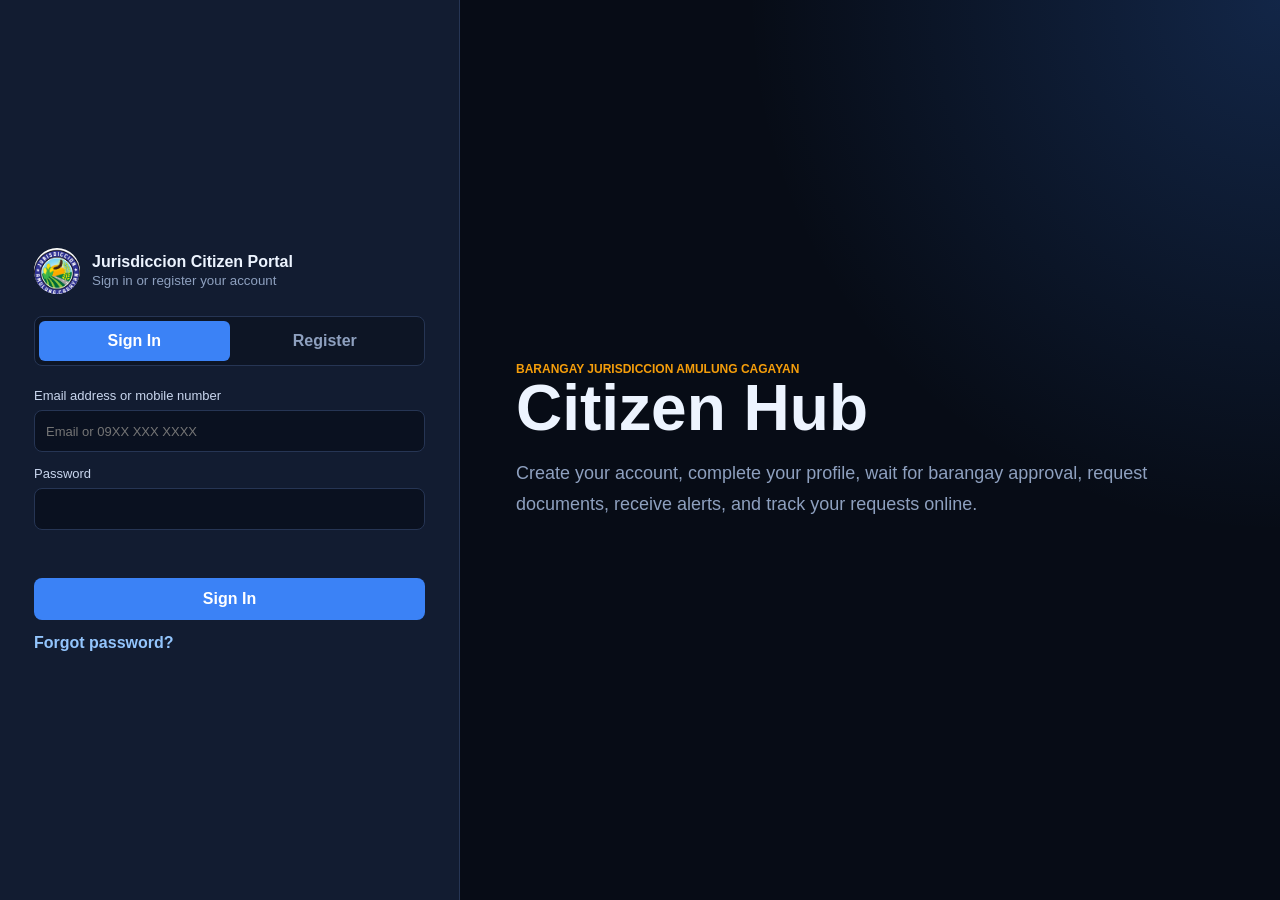
==== index.html @ ee2c7ea3 "Add files via upload" ====
﻿<!doctype html>
<html lang="en">
  <head>
    <meta charset="utf-8" />
    <meta name="viewport" content="width=device-width, initial-scale=1" />
    <title>Jurisdiccion Citizen Portal</title>
    <style>
      :root {
        --bg: #070c16;
        --side: #121c31;
        --panel: #151f35;
        --panel-2: #0d1525;
        --line: #263554;
        --text: #edf4ff;
        --muted: #8ea0bf;
        --blue: #3b82f6;
        --blue-strong: #2563eb;
        --gold: #f59e0b;
        --green: #18c29c;
        --red: #ef4444;
      }

      * { box-sizing: border-box; }

      body {
        margin: 0;
        min-height: 100vh;
        background: var(--bg);
        color: var(--text);
        font-family: Arial, Helvetica, sans-serif;
      }

      button, input, select, textarea { font: inherit; }

      .auth-screen {
        min-height: 100vh;
        display: grid;
        grid-template-columns: minmax(320px, 460px) 1fr;
        background: radial-gradient(circle at top right, rgba(59, 130, 246, 0.22), transparent 34%), var(--bg);
      }

      .auth-panel {
        background: var(--side);
        border-right: 1px solid var(--line);
        padding: 34px;
        display: grid;
        align-content: center;
        gap: 22px;
      }

      .brand {
        display: flex;
        gap: 12px;
        align-items: center;
      }

      .brand img {
        width: 46px;
        height: 46px;
        border-radius: 50%;
        object-fit: cover;
        background: #fff;
      }

      .brand strong { display: block; }
      .brand small, .muted { color: var(--muted); }

      .auth-tabs {
        display: grid;
        grid-template-columns: 1fr 1fr;
        background: var(--panel-2);
        border: 1px solid var(--line);
        border-radius: 8px;
        padding: 4px;
      }

      .auth-tabs button {
        border: 0;
        border-radius: 6px;
        min-height: 40px;
        background: transparent;
        color: var(--muted);
        cursor: pointer;
        font-weight: 800;
      }

      .auth-tabs button.active {
        background: var(--blue);
        color: #fff;
      }

      .auth-form, .portal-form {
        display: grid;
        gap: 14px;
      }

      .auth-title {
        margin: 0 0 8px;
      }

      .auth-screen[hidden],
      .auth-form[hidden],
      .portal[hidden],
      .auth-tabs[hidden] {
        display: none;
      }

      label {
        display: grid;
        gap: 7px;
        color: #c9d6ee;
        font-size: 13px;
      }

      input, select, textarea {
        width: 100%;
        min-height: 42px;
        border: 1px solid var(--line);
        border-radius: 8px;
        background: #0a1120;
        color: var(--text);
        padding: 9px 11px;
      }

      textarea { min-height: 96px; resize: vertical; }

      fieldset {
        border: 1px solid var(--line);
        border-radius: 8px;
        display: grid;
        gap: 12px;
        margin: 0;
        padding: 14px;
      }

      legend {
        color: #dbe7ff;
        font-weight: 800;
        padding: 0 6px;
      }

      .form-grid {
        display: grid;
        grid-template-columns: repeat(2, minmax(0, 1fr));
        gap: 12px;
      }

      .checks {
        display: flex;
        flex-wrap: wrap;
        gap: 12px;
      }

      .checks label {
        display: flex;
        align-items: center;
        gap: 8px;
      }

      .checks input {
        width: auto;
        min-height: auto;
      }

      .button {
        border: 0;
        border-radius: 8px;
        min-height: 42px;
        padding: 0 16px;
        background: var(--blue);
        color: #fff;
        cursor: pointer;
        font-weight: 800;
      }

      .button.secondary {
        background: #22314f;
      }

      .text-button {
        border: 0;
        background: transparent;
        color: #93c5fd;
        cursor: pointer;
        font-weight: 800;
        justify-self: start;
        padding: 0;
      }

      .message {
        min-height: 20px;
        color: #fbbf24;
        margin: 0;
        font-size: 13px;
      }

      .auth-hero {
        padding: 56px;
        display: grid;
        align-content: center;
      }

      .auth-hero h1 {
        max-width: 760px;
        margin: 0;
        font-size: clamp(38px, 5vw, 68px);
        line-height: 1;
      }

      .auth-hero p {
        max-width: 640px;
        color: var(--muted);
        line-height: 1.7;
        font-size: 18px;
      }

      .portal {
        min-height: 100vh;
        display: grid;
        grid-template-columns: 260px 1fr;
      }

      .sidebar {
        background: var(--side);
        border-right: 1px solid var(--line);
        display: flex;
        flex-direction: column;
      }

      .sidebar .brand {
        padding: 28px 22px;
      }

      .nav {
        display: grid;
        gap: 8px;
        padding: 12px;
      }

      .nav button {
        border: 0;
        border-radius: 8px;
        min-height: 46px;
        background: transparent;
        color: #b7c6e2;
        cursor: pointer;
        text-align: left;
        padding: 0 16px;
        font-weight: 700;
      }

      .nav button.active, .nav button:hover {
        background: var(--blue);
        color: #fff;
      }

      .online {
        margin-top: auto;
        border-top: 1px solid var(--line);
        padding: 18px 22px;
        color: var(--muted);
        font-size: 13px;
      }

      .online::before {
        content: "";
        display: inline-block;
        width: 8px;
        height: 8px;
        border-radius: 50%;
        background: var(--green);
        margin-right: 8px;
      }

      .main {
        min-width: 0;
      }

      .topbar {
        min-height: 86px;
        border-bottom: 1px solid var(--line);
        display: flex;
        justify-content: space-between;
        align-items: center;
        padding: 0 28px;
      }

      .topbar h1 {
        margin: 4px 0 0;
        font-size: 24px;
      }

      .eyebrow {
        color: var(--gold);
        font-size: 12px;
        font-weight: 800;
        text-transform: uppercase;
      }

      .view {
        display: none;
        padding: 28px;
      }

      .view.active { display: block; }

      .hero {
        background: linear-gradient(135deg, #2255e6, #2b1b5f);
        border-radius: 14px;
        padding: 32px;
        margin-bottom: 22px;
      }

      .hero h2 { margin: 0 0 8px; }
      .hero p { color: #dbe7ff; margin: 0 0 20px; }

      .stats {
        display: grid;
        grid-template-columns: repeat(3, minmax(0, 1fr));
        gap: 16px;
        margin-bottom: 22px;
      }

      .card, .panel {
        background: var(--panel);
        border: 1px solid var(--line);
        border-radius: 8px;
        padding: 18px;
      }

      .card span, .meta {
        color: var(--muted);
        font-size: 13px;
      }

      .card strong {
        display: block;
        margin-top: 10px;
        font-size: 34px;
      }

      .grid-2 {
        display: grid;
        grid-template-columns: 1.2fr 0.8fr;
        gap: 16px;
      }

      .list {
        display: grid;
        gap: 12px;
      }

      .item {
        background: #0a1120;
        border: 1px solid var(--line);
        border-radius: 8px;
        padding: 14px;
      }

      .item header {
        display: flex;
        justify-content: space-between;
        gap: 12px;
      }

      .item h3 { margin: 0 0 6px; }

      .tag {
        border-radius: 999px;
        display: inline-flex;
        width: fit-content;
        padding: 4px 8px;
        background: #1d2b48;
        color: #cfe0ff;
        font-size: 12px;
        font-weight: 800;
      }

      .tag.gold { color: #fbbf24; }
      .tag.green { color: var(--green); }
      .tag.red { color: #fca5a5; }

      .request-panel {
        max-width: 640px;
        margin: 0 auto;
      }

      .payment-summary {
        border: 1px solid var(--line);
        border-radius: 8px;
        background: #0a1120;
        display: grid;
        gap: 4px;
        padding: 14px;
      }

      .payment-summary span,
      .payment-summary small {
        color: var(--muted);
      }

      .payment-summary strong {
        font-size: 26px;
      }

      .gcash-panel {
        border: 1px solid #2255e6;
        border-radius: 8px;
        background: #0a1120;
        display: grid;
        grid-template-columns: 1fr 230px;
        gap: 16px;
        align-items: center;
        padding: 14px;
      }

      .gcash-panel[hidden] {
        display: none;
      }

      .gcash-panel p {
        margin-bottom: 0;
      }

      .gcash-panel img {
        width: 230px;
        height: 230px;
        border-radius: 8px;
        background: #fff;
        object-fit: cover;
        object-position: center 31%;
      }

      @media (max-width: 900px) {
        .auth-screen, .portal, .grid-2 {
          grid-template-columns: 1fr;
        }

        .auth-hero { display: none; }

        .sidebar {
          min-height: auto;
        }

        .stats, .form-grid {
          grid-template-columns: 1fr;
        }

        .gcash-panel {
          grid-template-columns: 1fr;
        }
      }
    </style>
  </head>
  <body>
    <section class="auth-screen" id="authScreen">
      <div class="auth-panel">
        <div class="brand">
          <img src="[data-uri]" alt="Barangay logo" />
          <div>
            <strong>Jurisdiccion Citizen Portal</strong>
            <small>Sign in or register your account</small>
          </div>
        </div>
        <div class="auth-tabs">
          <button class="active" id="showSignIn" type="button">Sign In</button>
          <button id="showRegister" type="button">Register</button>
        </div>

        <form class="auth-form" id="signInForm">
          <label>Email address or mobile number <input name="identifier" required placeholder="Email or 09XX XXX XXXX" /></label>
          <label>Password <input name="password" type="password" required /></label>
          <p class="message" id="signInMessage"></p>
          <button class="button" type="submit">Sign In</button>
          <button class="text-button" id="showForgotPassword" type="button">Forgot password?</button>
        </form>

        <form class="auth-form" id="forgotPasswordForm" hidden>
          <div>
            <h2 class="auth-title">Reset password</h2>
            <p class="muted">Enter your registered email or mobile number, then create a new password.</p>
          </div>
          <label>Email address or mobile number <input name="identifier" required placeholder="Registered email or mobile number" /></label>
          <label>New password <input name="password" type="password" required minlength="6" /></label>
          <label>Confirm new password <input name="confirmPassword" type="password" required minlength="6" /></label>
          <p class="message" id="forgotPasswordMessage"></p>
          <button class="button" type="submit">Update Password</button>
          <button class="text-button" id="backToSignIn" type="button">Back to sign in</button>
        </form>

        <form class="auth-form" id="registerForm" hidden>
          <fieldset>
            <legend>Account information</legend>
            <div class="form-grid">
              <label>First name <input name="firstName" required /></label>
              <label>Middle name <input name="middleName" /></label>
              <label>Last name <input name="lastName" required /></label>
              <label>Email address <input name="email" type="email" required /></label>
              <label>Mobile number <input name="contact" required placeholder="09XX XXX XXXX" /></label>
              <label>Password <input name="password" type="password" required minlength="6" /></label>
              <label>Confirm password <input name="confirmPassword" type="password" required minlength="6" /></label>
            </div>
          </fieldset>

          <fieldset>
            <legend>Personal information</legend>
            <div class="form-grid">
              <label>Birthdate <input id="birthdate" name="birthdate" type="date" required /></label>
              <label>Age <input id="age" readonly placeholder="Auto-calculated" /></label>
              <label>Sex <select name="sex" required><option value="">Select sex</option><option>Female</option><option>Male</option></select></label>
              <label>Civil status <select name="civilStatus" required><option>Single</option><option>Married</option><option>Widowed</option><option>Separated</option></select></label>
              <label>Nationality <input name="nationality" value="Filipino" required /></label>
              <label>Occupation <input name="occupation" required /></label>
              <label>Religion <input name="religion" placeholder="Optional" /></label>
            </div>
          </fieldset>

          <fieldset>
            <legend>Address</legend>
            <div class="form-grid">
              <label>House no. <input name="houseNo" required /></label>
              <label>Street <input name="street" required /></label>
              <label>Purok <input name="purok" required /></label>
              <label>Barangay <input name="barangay" value="Jurisdiccion" readonly /></label>
              <label>Municipality <input name="municipality" value="Amulung" readonly /></label>
              <label>Province <input name="province" value="Cagayan" readonly /></label>
            </div>
          </fieldset>

          <fieldset>
            <legend>Identification</legend>
            <div class="form-grid">
              <label>Upload valid ID <input name="validId" type="file" accept="image/*,.pdf" required /></label>
              <label>Selfie with ID <input name="selfieId" type="file" accept="image/*" /></label>
              <label>Voter status <select name="voterStatus"><option>Registered voter</option><option>Not registered</option></select></label>
              <label>Voter ID number <input name="voterId" placeholder="Optional" /></label>
            </div>
          </fieldset>

          <fieldset>
            <legend>Family information</legend>
            <div class="form-grid">
              <label>Household head <input name="householdHead" required /></label>
              <label>Relationship to household head <input name="relationshipToHead" required /></label>
              <label>Number of family members <input name="familyMembers" type="number" min="1" value="1" required /></label>
            </div>
          </fieldset>

          <fieldset>
            <legend>Special categories</legend>
            <div class="checks">
              <label><input type="checkbox" name="senior" /> Senior Citizen</label>
              <label><input type="checkbox" name="pwd" /> Person with Disability (PWD)</label>
              <label><input type="checkbox" name="soloParent" /> Solo Parent</label>
              <label><input type="checkbox" name="farmer" /> Farmer</label>
              <label><input type="checkbox" name="fisherfolk" /> Fisherfolk</label>
              <label><input type="checkbox" name="student" /> Student</label>
            </div>
          </fieldset>

          <fieldset>
            <legend>Emergency contact</legend>
            <div class="form-grid">
              <label>Contact person <input name="emergencyContact" required /></label>
              <label>Relationship <input name="emergencyRelationship" required /></label>
              <label>Contact number <input name="emergencyNumber" required /></label>
            </div>
          </fieldset>
          <p class="message" id="registerMessage"></p>
          <button class="button" type="submit">Register Account</button>
        </form>
      </div>
      <div class="auth-hero">
        <span class="eyebrow">Barangay Jurisdiccion Amulung Cagayan</span>
        <h1>Citizen Hub</h1>
        <p>Create your account, complete your profile, wait for barangay approval, request documents, receive alerts, and track your requests online.</p>
      </div>
    </section>

    <section class="portal" id="portal" hidden>
      <aside class="sidebar">
        <div class="brand">
          <img src="[data-uri]" alt="Barangay logo" />
          <div>
            <strong>Jurisdiccion Portal</strong>
            <small>Citizen Services</small>
          </div>
        </div>
        <nav class="nav">
          <button class="active" data-view="dashboard">Dashboard</button>
          <button data-view="request">Request Certificate</button>
          <button data-view="requests">My Requests</button>
          <button data-view="announcements">Announcements</button>
        </nav>
        <div class="online">Citizen Portal Online</div>
      </aside>
      <main class="main">
        <header class="topbar">
          <div>
            <span class="eyebrow">Barangay Jurisdiccion Amulung Cagayan</span>
            <h1 id="pageTitle">Citizen Hub</h1>
          </div>
          <button class="button secondary" id="signOutBtn" type="button">Sign Out</button>
        </header>

        <section class="view active" id="dashboard">
          <div class="hero">
            <h2 id="welcomeName">Mabuhay!</h2>
            <p>Request documents, track appointments, and stay updated with Barangay Jurisdiccion announcements.</p>
            <button class="button" data-jump="request" type="button">Request Document Online</button>
          </div>
          <div class="stats">
            <article class="card"><span>My Active Requests</span><strong id="activeCount">0</strong></article>
            <article class="card"><span>Ready for Pickup</span><strong id="readyCount">0</strong></article>
            <article class="card"><span>Account Status</span><strong id="accountStatus">Pending</strong></article>
          </div>
          <div class="grid-2">
            <section class="panel">
              <h2>Recent Request Status</h2>
              <div class="list" id="dashboardRequests"></div>
            </section>
            <section class="panel">
              <h2>Barangay Bulletins</h2>
              <div class="list" id="dashboardAnnouncements"></div>
            </section>
          </div>
        </section>

        <section class="view" id="request">
          <section class="panel request-panel">
            <h2>New Document Request</h2>
            <form class="portal-form" id="documentRequestForm">
              <label>Select document type
                <select name="documentType" id="documentType">
                  <option value="Barangay Clearance">Barangay Clearance - P75.00</option>
                  <option value="Certificate">Certificate - P50.00</option>
                  <option value="RSBSA Certification">RSBSA - P100.00</option>
                  <option value="First Time Job Seeker">First Time Job Seeker - Free</option>
                  <option value="Certificate of Oneness">Certificate of Oneness - Free</option>
                  <option value="Certificate of Residency">Certificate of Residency - P50.00</option>
                  <option value="Good Moral">Good Moral - P50.00</option>
                  <option value="Business Clearance">Business Clearance - P100.00</option>
                </select>
              </label>
              <label>Purpose <input name="purpose" required placeholder="Employment, school, assistance, etc." /></label>
              <label>Payment method
                <select name="paymentMethod" id="paymentMethod">
                  <option>Cash on Pickup</option>
                  <option>GCash</option>
                </select>
              </label>
              <div class="payment-summary">
                <span>Amount to pay</span>
                <strong id="requestFee">P75.00</strong>
                <small id="feeNote"></small>
              </div>
              <div class="gcash-panel" id="gcashPanel" hidden>
                <div>
                  <strong>Pay through GCash</strong>
                  <p class="muted">Scan the barangay GCash QR code, then keep your receipt for verification.</p>
                </div>
                <img src="[data-uri]" alt="Barangay GCash QR code" />
              </div>
              <button class="button" type="submit">Proceed to Confirm and Request</button>
            </form>
          </section>
        </section>

        <section class="view" id="requests">
          <section class="panel">
            <h2>My Requests</h2>
            <div class="list" id="myRequests"></div>
          </section>
        </section>

        <section class="view" id="announcements">
          <section class="panel">
            <h2>Announcements</h2>
            <div class="list" id="announcementList"></div>
          </section>
        </section>
      </main>
    </section>

    <script>
      const storageKey = "barangay-data-management-v1";
      const today = new Date("2026-07-10T00:00:00");
      let state = loadState();
      let currentUser = null;

      const authScreen = document.querySelector("#authScreen");
      const portal = document.querySelector("#portal");
      const signInForm = document.querySelector("#signInForm");
      const registerForm = document.querySelector("#registerForm");
      const forgotPasswordForm = document.querySelector("#forgotPasswordForm");
      const signInMessage = document.querySelector("#signInMessage");
      const registerMessage = document.querySelector("#registerMessage");
      const forgotPasswordMessage = document.querySelector("#forgotPasswordMessage");
      const birthdate = document.querySelector("#birthdate");
      const age = document.querySelector("#age");
      const documentType = document.querySelector("#documentType");
      const paymentMethod = document.querySelector("#paymentMethod");
      const requestFee = document.querySelector("#requestFee");
      const feeNote = document.querySelector("#feeNote");
      const gcashPanel = document.querySelector("#gcashPanel");

      const documentFees = {
        "Barangay Clearance": 75,
        "Certificate": 50,
        "RSBSA Certification": 100,
        "First Time Job Seeker": 0,
        "Certificate of Oneness": 0,
        "Certificate of Residency": 50,
        "Good Moral": 50,
        "Business Clearance": 100
      };

      function loadState() {
        const saved = localStorage.getItem(storageKey);
        const data = saved ? JSON.parse(saved) : {};
        data.residents ||= [];
        data.households ||= [];
        data.cases ||= [];
        data.portalRegistrations ||= [];
        data.portalRequests ||= [];
        data.auditLogs ||= [];
        data.broadcasts ||= [];
        data.activity ||= [];
        return data;
      }

      function saveState() {
        localStorage.setItem(storageKey, JSON.stringify(state));
      }

      function addAuditLog(action, actor = "Citizen", source = "Citizen Portal", details = "") {
        state.auditLogs.unshift({
          id: Date.now(),
          timestamp: new Date().toLocaleString(),
          source,
          actor,
          action,
          details
        });
        state.auditLogs = state.auditLogs.slice(0, 300);
      }

      function refreshState() {
        state = loadState();
      }

      function syncPortalState() {
        refreshState();
        if (!currentUser) return;
        const latestUser = findAccountByIdentifier(currentUser.email);
        if (latestUser) currentUser = latestUser;
        renderPortal();
      }

      function normalizePhone(value) {
        const digits = String(value || "").replace(/\D/g, "");
        if (!digits) return "";
        if (digits.startsWith("63") && digits.length === 12) return `0${digits.slice(2)}`;
        if (digits.startsWith("9") && digits.length === 10) return `0${digits}`;
        return digits;
      }

      function normalizeIdentifier(value) {
        const raw = String(value || "").trim();
        return {
          email: raw.toLowerCase(),
          phone: normalizePhone(raw)
        };
      }

      function findAccountByIdentifier(identifier) {
        const normalized = normalizeIdentifier(identifier);
        return state.portalRegistrations.find((item) => {
          const emailMatches = item.email?.trim().toLowerCase() === normalized.email;
          const phoneMatches = normalized.phone && normalizePhone(item.contact) === normalized.phone;
          return emailMatches || phoneMatches;
        });
      }

      function ageFromBirthdate(value) {
        const date = new Date(`${value}T00:00:00`);
        let years = today.getFullYear() - date.getFullYear();
        const monthDelta = today.getMonth() - date.getMonth();
        if (monthDelta < 0 || (monthDelta === 0 && today.getDate() < date.getDate())) years -= 1;
        return years;
      }

      function fullName(item) {
        return `${item.firstName} ${item.middleName ? `${item.middleName} ` : ""}${item.lastName}`.trim();
      }

      function fileToRecord(file) {
        if (!file) return Promise.resolve(null);
        return new Promise((resolve) => {
          const reader = new FileReader();
          reader.onload = () => resolve({ name: file.name, type: file.type, dataUrl: reader.result });
          reader.onerror = () => resolve({ name: file.name, type: file.type, dataUrl: "" });
          reader.readAsDataURL(file);
        });
      }

      function switchAuth(mode) {
        const authTabs = document.querySelector(".auth-tabs");
        authTabs.hidden = mode === "forgot";
        document.querySelector("#showSignIn").classList.toggle("active", mode === "signin");
        document.querySelector("#showRegister").classList.toggle("active", mode === "register");
        signInForm.hidden = mode !== "signin";
        registerForm.hidden = mode !== "register";
        forgotPasswordForm.hidden = mode !== "forgot";
      }

      function setPortalView(id) {
        document.querySelectorAll(".view").forEach((view) => view.classList.toggle("active", view.id === id));
        document.querySelectorAll(".nav button").forEach((button) => button.classList.toggle("active", button.dataset.view === id));
        document.querySelector("#pageTitle").textContent = id === "dashboard" ? "Citizen Hub" : id === "request" ? "Request Document" : id === "requests" ? "My Requests" : "Announcements";
      }

      async function registerCitizen(form) {
        const values = Object.fromEntries(new FormData(form).entries());
        if (values.password !== values.confirmPassword) {
          registerMessage.textContent = "Password and confirm password do not match.";
          return;
        }
        const duplicate = state.portalRegistrations.some((item) => {
          const sameEmail = item.email.toLowerCase() === values.email.toLowerCase();
          const samePhone = normalizePhone(item.contact) === normalizePhone(values.contact);
          return sameEmail || samePhone;
        });
        if (duplicate) {
          registerMessage.textContent = "An account with this email or mobile number already exists.";
          return;
        }
        const validId = await fileToRecord(form.elements.validId.files[0]);
        const selfieId = await fileToRecord(form.elements.selfieId.files[0]);
        const categories = [
          ["senior", "Senior Citizen"],
          ["pwd", "Person with Disability (PWD)"],
          ["soloParent", "Solo Parent"],
          ["farmer", "Farmer"],
          ["fisherfolk", "Fisherfolk"],
          ["student", "Student"]
        ].filter(([key]) => values[key]).map(([, label]) => label);
        const registration = {
          id: Date.now(),
          status: "Pending Verification",
          submittedAt: new Date().toLocaleString(),
          firstName: values.firstName,
          middleName: values.middleName,
          lastName: values.lastName,
          email: values.email,
          contact: values.contact,
          password: values.password,
          birthdate: values.birthdate,
          age: ageFromBirthdate(values.birthdate),
          sex: values.sex,
          civilStatus: values.civilStatus,
          nationality: values.nationality,
          occupation: values.occupation,
          religion: values.religion,
          houseNo: values.houseNo,
          street: values.street,
          purok: values.purok,
          barangay: values.barangay,
          municipality: values.municipality,
          province: values.province,
          address: `${values.houseNo} ${values.street}, ${values.purok}, ${values.barangay}, ${values.municipality}, ${values.province}`,
          validId,
          selfieId,
          voterStatus: values.voterStatus,
          voterId: values.voterId,
          householdHead: values.householdHead,
          relationshipToHead: values.relationshipToHead,
          familyMembers: values.familyMembers,
          categories,
          emergencyContact: values.emergencyContact,
          emergencyRelationship: values.emergencyRelationship,
          emergencyNumber: values.emergencyNumber,
          note: ""
        };
        state.portalRegistrations.unshift(registration);
        state.activity.unshift(`New resident registration submitted by ${fullName(registration)}.`);
        addAuditLog("Citizen account registered", fullName(registration), "Citizen Portal", registration.email);
        state.activity = state.activity.slice(0, 5);
        saveState();
        form.reset();
        age.value = "";
        registerMessage.textContent = "Registration submitted. Status: Pending Verification.";
        switchAuth("signin");
        signInMessage.textContent = "Account created. Please wait for barangay approval before signing in.";
      }

      function signIn(values) {
        refreshState();
        const user = findAccountByIdentifier(values.identifier);
        if (!user || user.password !== values.password) {
          signInMessage.textContent = "Invalid email/mobile number or password.";
          return;
        }
        if (!user.password) {
          signInMessage.textContent = "This account has no portal password. Please register again from the Citizen Portal.";
          return;
        }
        if (user.status !== "Approved") {
          signInMessage.textContent = user.status === "Rejected"
            ? "Account status: Rejected. Please contact the barangay or register again with corrected information."
            : `Account status: ${user.status}. Please wait for barangay approval.`;
          return;
        }
        currentUser = user;
        addAuditLog("Citizen signed in", fullName(user), "Citizen Portal", user.email);
        saveState();
        authScreen.hidden = true;
        portal.hidden = false;
        renderPortal();
      }

      function resetPassword(values) {
        refreshState();
        if (values.password !== values.confirmPassword) {
          forgotPasswordMessage.textContent = "New password and confirm password do not match.";
          return;
        }
        const user = findAccountByIdentifier(values.identifier);
        if (!user) {
          forgotPasswordMessage.textContent = "No account found with that email or mobile number.";
          return;
        }
        user.password = values.password;
        addAuditLog("Citizen password reset", fullName(user), "Citizen Portal", user.email);
        saveState();
        forgotPasswordForm.reset();
        forgotPasswordMessage.textContent = "";
        switchAuth("signin");
        signInMessage.textContent = "Password updated. You can now sign in.";
      }

      function myRequests() {
        if (!currentUser) return [];
        return state.portalRequests.filter((item) => item.email.toLowerCase() === currentUser.email.toLowerCase());
      }

      function statusClass(status) {
        if (status === "Ready for release" || status === "Approved") return "green";
        if (status === "Rejected") return "red";
        return "gold";
      }

      function hasGoodMoralExemption(user) {
        const categories = user?.categories || [];
        return categories.includes("Senior Citizen") || categories.includes("Person with Disability (PWD)") || categories.includes("Student");
      }

      function calculateDocumentFee(type, user = currentUser) {
        if (type === "Good Moral" && hasGoodMoralExemption(user)) {
          return {
            amount: 0,
            note: "Free for Senior Citizen, PWD, or Student."
          };
        }
        return {
          amount: documentFees[type] ?? 0,
          note: ""
        };
      }

      function formatFee(amount) {
        return amount ? `P${amount.toFixed(2)}` : "Free";
      }

      function updatePaymentSummary() {
        const fee = calculateDocumentFee(documentType.value);
        requestFee.textContent = formatFee(fee.amount);
        feeNote.textContent = fee.note;
        gcashPanel.hidden = paymentMethod.value !== "GCash" || fee.amount === 0;
      }

      function renderRequestList(target, requests) {
        target.innerHTML = requests.length ? requests.map((item) => `
          <article class="item">
            <header>
              <div>
                <h3>${item.documentType}</h3>
                <div class="meta">Filed on: ${item.submittedAt} | Payment: ${item.paymentMethod || "Cash on Pickup"} | Amount: ${item.feeLabel || "Not set"}</div>
              </div>
              <span class="tag ${statusClass(item.status)}">${item.status}</span>
            </header>
            <p class="muted">${item.purpose}</p>
          </article>
        `).join("") : "<p class='muted'>No document requests yet.</p>";
      }

      function renderAnnouncements(target, limit = Infinity) {
        const broadcasts = state.broadcasts.length ? state.broadcasts : [
          { type: "Disaster Advisory", title: "Heavy rainfall warning", message: "Residents in low-lying zones are advised to monitor water levels.", date: "2026-07-10" },
          { type: "Health Campaign", title: "Community wellness reminder", message: "Visit the barangay health station for scheduled checkups.", date: "2026-07-10" }
        ];
        target.innerHTML = broadcasts.slice(0, limit).map((item) => `
          <article class="item">
            <span class="tag gold">${item.type}</span>
            <h3>${item.title}</h3>
            <p>${item.message}</p>
            <div class="meta">Posted: ${item.date || "Today"}</div>
          </article>
        `).join("");
      }

      function renderPortal() {
        const requests = myRequests();
        document.querySelector("#welcomeName").textContent = `Mabuhay, ${currentUser.firstName}!`;
        document.querySelector("#activeCount").textContent = requests.filter((item) => item.status !== "Ready for release").length;
        document.querySelector("#readyCount").textContent = requests.filter((item) => item.status === "Ready for release").length;
        document.querySelector("#accountStatus").textContent = currentUser.status === "Approved" ? "Verified" : currentUser.status;
        updatePaymentSummary();
        renderRequestList(document.querySelector("#dashboardRequests"), requests.slice(0, 3));
        renderRequestList(document.querySelector("#myRequests"), requests);
        renderAnnouncements(document.querySelector("#dashboardAnnouncements"), 2);
        renderAnnouncements(document.querySelector("#announcementList"));
      }

      document.querySelector("#showSignIn").addEventListener("click", () => switchAuth("signin"));
      document.querySelector("#showRegister").addEventListener("click", () => switchAuth("register"));
      document.querySelector("#showForgotPassword").addEventListener("click", () => {
        signInMessage.textContent = "";
        forgotPasswordMessage.textContent = "";
        switchAuth("forgot");
      });
      document.querySelector("#backToSignIn").addEventListener("click", () => {
        forgotPasswordMessage.textContent = "";
        switchAuth("signin");
      });
      birthdate.addEventListener("input", () => {
        age.value = birthdate.value ? ageFromBirthdate(birthdate.value) : "";
      });
      registerForm.addEventListener("submit", (event) => {
        event.preventDefault();
        registerCitizen(registerForm);
      });
      signInForm.addEventListener("submit", (event) => {
        event.preventDefault();
        signIn(Object.fromEntries(new FormData(signInForm).entries()));
      });
      forgotPasswordForm.addEventListener("submit", (event) => {
        event.preventDefault();
        resetPassword(Object.fromEntries(new FormData(forgotPasswordForm).entries()));
      });
      window.addEventListener("focus", syncPortalState);
      window.addEventListener("storage", (event) => {
        if (event.key === storageKey) syncPortalState();
      });
      document.querySelectorAll(".nav button").forEach((button) => {
        button.addEventListener("click", () => setPortalView(button.dataset.view));
      });
      document.querySelectorAll("[data-jump]").forEach((button) => {
        button.addEventListener("click", () => setPortalView(button.dataset.jump));
      });
      documentType.addEventListener("change", updatePaymentSummary);
      paymentMethod.addEventListener("change", updatePaymentSummary);
      document.querySelector("#documentRequestForm").addEventListener("submit", (event) => {
        event.preventDefault();
        const values = Object.fromEntries(new FormData(event.currentTarget).entries());
        const fee = calculateDocumentFee(values.documentType);
        state.portalRequests.unshift({
          id: Date.now(),
          name: fullName(currentUser),
          email: currentUser.email,
          documentType: values.documentType,
          purpose: values.purpose,
          paymentMethod: values.paymentMethod,
          feeAmount: fee.amount,
          feeLabel: formatFee(fee.amount),
          status: "Submitted",
          submittedAt: new Date().toLocaleDateString()
        });
        state.activity.unshift(`${fullName(currentUser)} requested ${values.documentType} through Citizen Portal.`);
        addAuditLog("Document request submitted", fullName(currentUser), "Citizen Portal", `${values.documentType} Â· ${formatFee(fee.amount)} Â· ${values.paymentMethod}`);
        state.activity = state.activity.slice(0, 5);
        saveState();
        event.currentTarget.reset();
        renderPortal();
        setPortalView("requests");
      });
      document.querySelector("#signOutBtn").addEventListener("click", () => {
        addAuditLog("Citizen signed out", fullName(currentUser), "Citizen Portal", currentUser.email);
        saveState();
        currentUser = null;
        portal.hidden = true;
        authScreen.hidden = false;
        signInForm.reset();
        signInMessage.textContent = "";
        switchAuth("signin");
      });
    </script>
  </body>
</html>
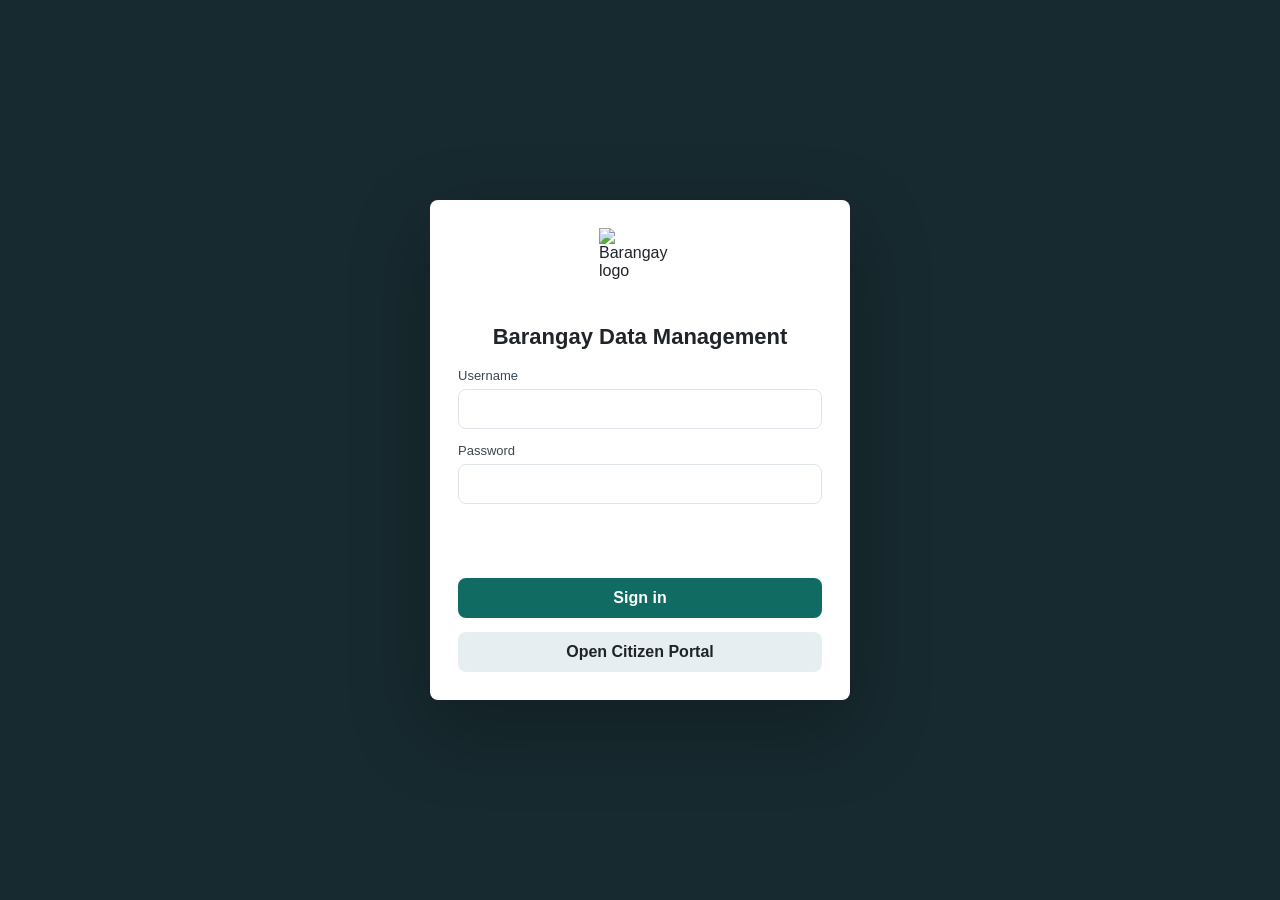
==== commit b34e3ab2: "Add files via upload" ====
--- a/index.html
+++ b/index.html
@@ -1,1100 +1,605 @@
-﻿<!doctype html>
+<!doctype html>
 <html lang="en">
   <head>
     <meta charset="utf-8" />
     <meta name="viewport" content="width=device-width, initial-scale=1" />
-    <title>Jurisdiccion Citizen Portal</title>
-    <style>
-      :root {
-        --bg: #070c16;
-        --side: #121c31;
-        --panel: #151f35;
-        --panel-2: #0d1525;
-        --line: #263554;
-        --text: #edf4ff;
-        --muted: #8ea0bf;
-        --blue: #3b82f6;
-        --blue-strong: #2563eb;
-        --gold: #f59e0b;
-        --green: #18c29c;
-        --red: #ef4444;
-      }
-
-      * { box-sizing: border-box; }
-
-      body {
-        margin: 0;
-        min-height: 100vh;
-        background: var(--bg);
-        color: var(--text);
-        font-family: Arial, Helvetica, sans-serif;
-      }
-
-      button, input, select, textarea { font: inherit; }
-
-      .auth-screen {
-        min-height: 100vh;
-        display: grid;
-        grid-template-columns: minmax(320px, 460px) 1fr;
-        background: radial-gradient(circle at top right, rgba(59, 130, 246, 0.22), transparent 34%), var(--bg);
-      }
-
-      .auth-panel {
-        background: var(--side);
-        border-right: 1px solid var(--line);
-        padding: 34px;
-        display: grid;
-        align-content: center;
-        gap: 22px;
-      }
-
-      .brand {
-        display: flex;
-        gap: 12px;
-        align-items: center;
-      }
-
-      .brand img {
-        width: 46px;
-        height: 46px;
-        border-radius: 50%;
-        object-fit: cover;
-        background: #fff;
-      }
-
-      .brand strong { display: block; }
-      .brand small, .muted { color: var(--muted); }
-
-      .auth-tabs {
-        display: grid;
-        grid-template-columns: 1fr 1fr;
-        background: var(--panel-2);
-        border: 1px solid var(--line);
-        border-radius: 8px;
-        padding: 4px;
-      }
-
-      .auth-tabs button {
-        border: 0;
-        border-radius: 6px;
-        min-height: 40px;
-        background: transparent;
-        color: var(--muted);
-        cursor: pointer;
-        font-weight: 800;
-      }
-
-      .auth-tabs button.active {
-        background: var(--blue);
-        color: #fff;
-      }
-
-      .auth-form, .portal-form {
-        display: grid;
-        gap: 14px;
-      }
-
-      .auth-title {
-        margin: 0 0 8px;
-      }
-
-      .auth-screen[hidden],
-      .auth-form[hidden],
-      .portal[hidden],
-      .auth-tabs[hidden] {
-        display: none;
-      }
-
-      label {
-        display: grid;
-        gap: 7px;
-        color: #c9d6ee;
-        font-size: 13px;
-      }
-
-      input, select, textarea {
-        width: 100%;
-        min-height: 42px;
-        border: 1px solid var(--line);
-        border-radius: 8px;
-        background: #0a1120;
-        color: var(--text);
-        padding: 9px 11px;
-      }
-
-      textarea { min-height: 96px; resize: vertical; }
-
-      fieldset {
-        border: 1px solid var(--line);
-        border-radius: 8px;
-        display: grid;
-        gap: 12px;
-        margin: 0;
-        padding: 14px;
-      }
-
-      legend {
-        color: #dbe7ff;
-        font-weight: 800;
-        padding: 0 6px;
-      }
-
-      .form-grid {
-        display: grid;
-        grid-template-columns: repeat(2, minmax(0, 1fr));
-        gap: 12px;
-      }
-
-      .checks {
-        display: flex;
-        flex-wrap: wrap;
-        gap: 12px;
-      }
-
-      .checks label {
-        display: flex;
-        align-items: center;
-        gap: 8px;
-      }
-
-      .checks input {
-        width: auto;
-        min-height: auto;
-      }
-
-      .button {
-        border: 0;
-        border-radius: 8px;
-        min-height: 42px;
-        padding: 0 16px;
-        background: var(--blue);
-        color: #fff;
-        cursor: pointer;
-        font-weight: 800;
-      }
-
-      .button.secondary {
-        background: #22314f;
-      }
-
-      .text-button {
-        border: 0;
-        background: transparent;
-        color: #93c5fd;
-        cursor: pointer;
-        font-weight: 800;
-        justify-self: start;
-        padding: 0;
-      }
-
-      .message {
-        min-height: 20px;
-        color: #fbbf24;
-        margin: 0;
-        font-size: 13px;
-      }
-
-      .auth-hero {
-        padding: 56px;
-        display: grid;
-        align-content: center;
-      }
-
-      .auth-hero h1 {
-        max-width: 760px;
-        margin: 0;
-        font-size: clamp(38px, 5vw, 68px);
-        line-height: 1;
-      }
-
-      .auth-hero p {
-        max-width: 640px;
-        color: var(--muted);
-        line-height: 1.7;
-        font-size: 18px;
-      }
-
-      .portal {
-        min-height: 100vh;
-        display: grid;
-        grid-template-columns: 260px 1fr;
-      }
-
-      .sidebar {
-        background: var(--side);
-        border-right: 1px solid var(--line);
-        display: flex;
-        flex-direction: column;
-      }
-
-      .sidebar .brand {
-        padding: 28px 22px;
-      }
-
-      .nav {
-        display: grid;
-        gap: 8px;
-        padding: 12px;
-      }
-
-      .nav button {
-        border: 0;
-        border-radius: 8px;
-        min-height: 46px;
-        background: transparent;
-        color: #b7c6e2;
-        cursor: pointer;
-        text-align: left;
-        padding: 0 16px;
-        font-weight: 700;
-      }
-
-      .nav button.active, .nav button:hover {
-        background: var(--blue);
-        color: #fff;
-      }
-
-      .online {
-        margin-top: auto;
-        border-top: 1px solid var(--line);
-        padding: 18px 22px;
-        color: var(--muted);
-        font-size: 13px;
-      }
-
-      .online::before {
-        content: "";
-        display: inline-block;
-        width: 8px;
-        height: 8px;
-        border-radius: 50%;
-        background: var(--green);
-        margin-right: 8px;
-      }
-
-      .main {
-        min-width: 0;
-      }
-
-      .topbar {
-        min-height: 86px;
-        border-bottom: 1px solid var(--line);
-        display: flex;
-        justify-content: space-between;
-        align-items: center;
-        padding: 0 28px;
-      }
-
-      .topbar h1 {
-        margin: 4px 0 0;
-        font-size: 24px;
-      }
-
-      .eyebrow {
-        color: var(--gold);
-        font-size: 12px;
-        font-weight: 800;
-        text-transform: uppercase;
-      }
-
-      .view {
-        display: none;
-        padding: 28px;
-      }
-
-      .view.active { display: block; }
-
-      .hero {
-        background: linear-gradient(135deg, #2255e6, #2b1b5f);
-        border-radius: 14px;
-        padding: 32px;
-        margin-bottom: 22px;
-      }
-
-      .hero h2 { margin: 0 0 8px; }
-      .hero p { color: #dbe7ff; margin: 0 0 20px; }
-
-      .stats {
-        display: grid;
-        grid-template-columns: repeat(3, minmax(0, 1fr));
-        gap: 16px;
-        margin-bottom: 22px;
-      }
-
-      .card, .panel {
-        background: var(--panel);
-        border: 1px solid var(--line);
-        border-radius: 8px;
-        padding: 18px;
-      }
-
-      .card span, .meta {
-        color: var(--muted);
-        font-size: 13px;
-      }
-
-      .card strong {
-        display: block;
-        margin-top: 10px;
-        font-size: 34px;
-      }
-
-      .grid-2 {
-        display: grid;
-        grid-template-columns: 1.2fr 0.8fr;
-        gap: 16px;
-      }
-
-      .list {
-        display: grid;
-        gap: 12px;
-      }
-
-      .item {
-        background: #0a1120;
-        border: 1px solid var(--line);
-        border-radius: 8px;
-        padding: 14px;
-      }
-
-      .item header {
-        display: flex;
-        justify-content: space-between;
-        gap: 12px;
-      }
-
-      .item h3 { margin: 0 0 6px; }
-
-      .tag {
-        border-radius: 999px;
-        display: inline-flex;
-        width: fit-content;
-        padding: 4px 8px;
-        background: #1d2b48;
-        color: #cfe0ff;
-        font-size: 12px;
-        font-weight: 800;
-      }
-
-      .tag.gold { color: #fbbf24; }
-      .tag.green { color: var(--green); }
-      .tag.red { color: #fca5a5; }
-
-      .request-panel {
-        max-width: 640px;
-        margin: 0 auto;
-      }
-
-      .payment-summary {
-        border: 1px solid var(--line);
-        border-radius: 8px;
-        background: #0a1120;
-        display: grid;
-        gap: 4px;
-        padding: 14px;
-      }
-
-      .payment-summary span,
-      .payment-summary small {
-        color: var(--muted);
-      }
-
-      .payment-summary strong {
-        font-size: 26px;
-      }
-
-      .gcash-panel {
-        border: 1px solid #2255e6;
-        border-radius: 8px;
-        background: #0a1120;
-        display: grid;
-        grid-template-columns: 1fr 230px;
-        gap: 16px;
-        align-items: center;
-        padding: 14px;
-      }
-
-      .gcash-panel[hidden] {
-        display: none;
-      }
-
-      .gcash-panel p {
-        margin-bottom: 0;
-      }
-
-      .gcash-panel img {
-        width: 230px;
-        height: 230px;
-        border-radius: 8px;
-        background: #fff;
-        object-fit: cover;
-        object-position: center 31%;
-      }
-
-      @media (max-width: 900px) {
-        .auth-screen, .portal, .grid-2 {
-          grid-template-columns: 1fr;
-        }
-
-        .auth-hero { display: none; }
-
-        .sidebar {
-          min-height: auto;
-        }
-
-        .stats, .form-grid {
-          grid-template-columns: 1fr;
-        }
-
-        .gcash-panel {
-          grid-template-columns: 1fr;
-        }
-      }
-    </style>
+    <title> -Jurisdiccion Barangay Data Management</title>
+    <link rel="stylesheet" href="styles.css" />
+    <link rel="preconnect" href="https://fonts.googleapis.com">
+    <link rel="preconnect" href="https://fonts.gstatic.com" crossorigin>
+    <link href="https://fonts.googleapis.com/css2?family=Outfit:wght@300;400;500;600;700;800&display=swap" rel="stylesheet">
   </head>
-  <body>
-    <section class="auth-screen" id="authScreen">
-      <div class="auth-panel">
-        <div class="brand">
-          <img src="[data-uri]" alt="Barangay logo" />
-          <div>
-            <strong>Jurisdiccion Citizen Portal</strong>
-            <small>Sign in or register your account</small>
-          </div>
-        </div>
-        <div class="auth-tabs">
-          <button class="active" id="showSignIn" type="button">Sign In</button>
-          <button id="showRegister" type="button">Register</button>
-        </div>
-
-        <form class="auth-form" id="signInForm">
-          <label>Email address or mobile number <input name="identifier" required placeholder="Email or 09XX XXX XXXX" /></label>
-          <label>Password <input name="password" type="password" required /></label>
-          <p class="message" id="signInMessage"></p>
-          <button class="button" type="submit">Sign In</button>
-          <button class="text-button" id="showForgotPassword" type="button">Forgot password?</button>
-        </form>
-
-        <form class="auth-form" id="forgotPasswordForm" hidden>
-          <div>
-            <h2 class="auth-title">Reset password</h2>
-            <p class="muted">Enter your registered email or mobile number, then create a new password.</p>
-          </div>
-          <label>Email address or mobile number <input name="identifier" required placeholder="Registered email or mobile number" /></label>
-          <label>New password <input name="password" type="password" required minlength="6" /></label>
-          <label>Confirm new password <input name="confirmPassword" type="password" required minlength="6" /></label>
-          <p class="message" id="forgotPasswordMessage"></p>
-          <button class="button" type="submit">Update Password</button>
-          <button class="text-button" id="backToSignIn" type="button">Back to sign in</button>
-        </form>
-
-        <form class="auth-form" id="registerForm" hidden>
-          <fieldset>
-            <legend>Account information</legend>
+  <body class="locked">
+    <div class="login-screen" id="loginScreen">
+      <form id="entryLoginForm" class="entry-login">
+        <img src="assets/barangay-logo.png" alt="Barangay logo" />
+        <h1>Barangay Data Management</h1>
+        <label>Username <input name="username" autocomplete="username" required /></label>
+        <label>Password <input name="password" type="password" autocomplete="current-password" required /></label>
+        <p class="login-message" id="entryLoginMessage"></p>
+        <button class="button" type="submit">Sign in</button>
+        <a class="link-button" href="https://malouellaricardo18-source.github.io/ellaricardo/" target="_blank" rel="noopener">Open Citizen Portal</a>
+      </form>
+    </div>
+    <aside class="sidebar">
+      <div class="brand">
+        <div class="seal">
+          <img src="assets/barangay-logo.png" alt="Barangay logo" />
+          <span>BD</span>
+        </div>
+        <div>
+          <strong>Barangay Jurisdi Data</strong>
+          <small>Management System</small>
+        </div>
+      </div>
+      <nav class="nav" aria-label="Main">
+        <button class="nav-item active" data-view="dashboard" title="Dashboard">⌂ <span>Dashboard</span></button>
+        <button class="nav-item" data-view="residents" title="Residents">☷ <span>Residents</span></button>
+        <button class="nav-item" data-view="households" title="Households">⌘ <span>Households</span></button>
+        <button class="nav-item" data-view="certificates" title="Certificates">□ <span>Certificates</span></button>
+        <button class="nav-item" data-view="blotter" title="Blotter">! <span>Blotter</span></button>
+        <button class="nav-item" data-view="reports" title="Reports">▤ <span>Reports</span></button>
+        <button class="nav-item" data-view="auditLogs" title="Audit Logs"># <span>Audit Logs</span></button>
+        <button class="nav-item" data-view="broadcast" title="Broadcast Alert">! <span>Broadcast Alert</span></button>
+        <button class="nav-item" data-view="portal" title="Portal Admin">+ <span>Portal Admin</span></button>
+        <button class="nav-item" data-view="portalRequests" title="Requests">✓ <span>Requests</span></button>
+      </nav>
+      <div class="sidebar-foot">
+        <span class="status-dot"></span>
+        <span>JURISDICCION</span>
+      </div>
+    </aside>
+
+    <main class="app">
+      <header class="topbar">
+        <div>
+          <p class="eyebrow">Barangay Jurisdiccion Amulung Cagayan</p>
+          <h1 id="pageTitle">Dashboard</h1>
+        </div>
+        <div class="top-actions">
+          <a class="button secondary" href="https://malouellaricardo18-source.github.io/ellaricardo/" target="_blank" rel="noopener">Citizen Portal</a>
+          <button class="icon-button" id="printBtn" title="Print current view">⎙</button>
+          <button class="button secondary" id="exportBtn">Export CSV</button>
+          <button class="button secondary" id="loginBtn">Login</button>
+          <button class="button" id="primaryAction">Add resident</button>
+        </div>
+      </header>
+
+      <section class="view active" id="dashboard">
+        <div class="stats-grid">
+          <article class="stat-card">
+            <span>Total residents</span>
+            <strong id="totalResidents">0</strong>
+          </article>
+          <article class="stat-card">
+            <span>Households</span>
+            <strong id="totalHouseholds">0</strong>
+          </article>
+          <article class="stat-card">
+            <span>Senior citizens</span>
+            <strong id="totalSeniors">0</strong>
+          </article>
+          <article class="stat-card">
+            <span>Open blotter cases</span>
+            <strong id="openCases">0</strong>
+          </article>
+        </div>
+
+        <div class="dashboard-grid">
+          <section class="panel">
+            <div class="panel-head">
+              <h2>Population by purok</h2>
+            </div>
+            <div id="purokBars" class="bar-list"></div>
+          </section>
+          <section class="panel">
+            <div class="panel-head">
+              <h2>Recent activity</h2>
+            </div>
+            <div id="activityList" class="activity-list"></div>
+          </section>
+        </div>
+      </section>
+
+      <section class="view" id="residents">
+        <div class="toolbar">
+          <label class="search-box">
+            <span>Search</span>
+            <input id="residentSearch" type="search" placeholder="Name, address, purok, status" />
+          </label>
+          <select id="residentFilter">
+            <option value="all">All residents</option>
+            <option value="voter">Registered voters</option>
+            <option value="senior">Senior citizens</option>
+            <option value="pwd">PWD</option>
+            <option value="farmer">Farmers</option>
+            <option value="minor">Minors</option>
+          </select>
+        </div>
+        <div class="table-wrap">
+          <table>
+            <thead>
+              <tr>
+                <th>Name</th>
+                <th>Age</th>
+                <th>Address</th>
+                <th>Purok</th>
+                <th>Status</th>
+                <th>Tags</th>
+                <th>Actions</th>
+              </tr>
+            </thead>
+            <tbody id="residentRows"></tbody>
+          </table>
+        </div>
+      </section>
+
+      <section class="view" id="households">
+        <div class="toolbar">
+          <label class="search-box">
+            <span>Search</span>
+            <input id="householdSearch" type="search" placeholder="Household head, address, purok" />
+          </label>
+          <button class="button secondary" id="addHouseholdBtn">Add household</button>
+        </div>
+        <div id="householdGrid" class="card-grid"></div>
+      </section>
+
+      <section class="view" id="certificates">
+        <div class="split">
+          <form class="panel form-panel" id="certificateForm">
+            <div class="panel-head">
+              <h2>Prepare certificate</h2>
+            </div>
+            <label>
+              Search name
+              <div class="search-action">
+                <input id="certificateNameSearch" type="search" placeholder="Type resident name" />
+                <button class="button secondary" id="certificateSearchBtn" type="button">Search</button>
+              </div>
+            </label>
+            <label>
+              Resident
+              <select id="certificateResident"></select>
+            </label>
+            <label>
+              Certificate type
+              <select id="certificateType">
+                <option value="Brgy. Clearance.docx">Barangay Clearance</option>
+                <option value="Brgy. Residency.docx">Certificate of Residency</option>
+                <option value="INDIGENCY SAMPLE.docx">Barangay Indigency</option>
+                <option value="LOW INCOME SAMPLE.docx">Certificate of Low Income</option>
+                <option value="GOOD MORAL SAMPLE.docx">Barangay Good Moral</option>
+                <option value="GOOD MORAL SAMPLE (1).docx">Barangay Good Moral (Alternate File)</option>
+                <option value="RSBSA CERTIFCATION SAMPLE.docx">Certification (RSBSA)</option>
+                <option value="FJS SAMPLE.docx">Barangay Certification (First Time Jobseekers)</option>
+                <option value="Cert. Oneness.docx">Certificate of Oneness</option>
+                <option value="Bussiness Closure.docx">Barangay Certification (Business Closure)</option>
+              </select>
+            </label>
+            <label>
+              Purpose
+              <input id="certificatePurpose" value="Employment requirement" />
+            </label>
+            <div class="form-actions">
+              <button class="button" type="submit">Update preview</button>
+              <button class="button secondary" id="printCertificateBtn" type="button">Print certificate</button>
+            </div>
+          </form>
+          <article class="certificate-preview" id="certificatePreview">
+            <div class="cert-logo-row">
+              <img class="cert-logo" src="assets/municipal-logo.jpeg" alt="Municipal logo" />
+              <img class="cert-logo" src="assets/barangay-logo.png" alt="Barangay logo" />
+            </div>
+            <p>Republic of the Philippines</p>
+            <h2>Barangay Jurisdiccion</h2>
+            <h3>Certificate Preview</h3>
+            <p>Select a resident and certificate type to show the official paper here.</p>
+          </article>
+        </div>
+      </section>
+
+      <section class="view" id="blotter">
+        <div class="toolbar">
+          <label class="search-box">
+            <span>Search</span>
+            <input id="caseSearch" type="search" placeholder="Case number, complainant, respondent" />
+          </label>
+          <button class="button secondary" id="addCaseBtn">Add case</button>
+        </div>
+        <div id="caseList" class="case-list"></div>
+      </section>
+
+      <section class="view" id="broadcast">
+        <div class="alert-type-grid">
+          <article class="alert-type-card active" data-alert-type="Barangay Announcement Blast">
+            <span>Barangay Broadcast Alert</span>
+            <h2>Barangay Announcement Blast</h2>
+            <p>Send official barangay updates to all residents.</p>
+          </article>
+          <article class="alert-type-card" data-alert-type="Weather Alert">
+            <span>Barangay Broadcast Alert</span>
+            <h2>Weather Alert</h2>
+            <p>Warn residents about rain, flooding, heat, and storm conditions.</p>
+          </article>
+          <article class="alert-type-card" data-alert-type="Earthquake Alert">
+            <span>Barangay Broadcast Alert</span>
+            <h2>Earthquake Alert</h2>
+            <p>Share safety instructions and evacuation notices after tremors.</p>
+          </article>
+          <article class="alert-type-card" data-alert-type="Emergency Notification">
+            <span>Barangay Broadcast Alert</span>
+            <h2>Emergency Notification</h2>
+            <p>Issue urgent safety instructions for fire, health, security, or rescue events.</p>
+          </article>
+        </div>
+
+        <div class="broadcast-grid">
+          <form class="panel form-panel" id="broadcastForm">
+            <div class="panel-head">
+              <h2>Scheduled announcement</h2>
+            </div>
+            <label>
+              Alert type
+              <select id="broadcastType" name="type">
+                <option>Barangay Announcement Blast</option>
+                <option>Weather Alert</option>
+                <option>Earthquake Alert</option>
+                <option>Emergency Notification</option>
+              </select>
+            </label>
+            <label>
+              Title
+              <input name="title" placeholder="Example: Road clearing schedule" required />
+            </label>
+            <label>
+              Message
+              <textarea name="message" rows="5" placeholder="Type the announcement details residents should receive." required></textarea>
+            </label>
             <div class="form-grid">
-              <label>First name <input name="firstName" required /></label>
-              <label>Middle name <input name="middleName" /></label>
-              <label>Last name <input name="lastName" required /></label>
-              <label>Email address <input name="email" type="email" required /></label>
-              <label>Mobile number <input name="contact" required placeholder="09XX XXX XXXX" /></label>
-              <label>Password <input name="password" type="password" required minlength="6" /></label>
-              <label>Confirm password <input name="confirmPassword" type="password" required minlength="6" /></label>
-            </div>
-          </fieldset>
-
-          <fieldset>
-            <legend>Personal information</legend>
-            <div class="form-grid">
-              <label>Birthdate <input id="birthdate" name="birthdate" type="date" required /></label>
-              <label>Age <input id="age" readonly placeholder="Auto-calculated" /></label>
-              <label>Sex <select name="sex" required><option value="">Select sex</option><option>Female</option><option>Male</option></select></label>
-              <label>Civil status <select name="civilStatus" required><option>Single</option><option>Married</option><option>Widowed</option><option>Separated</option></select></label>
-              <label>Nationality <input name="nationality" value="Filipino" required /></label>
-              <label>Occupation <input name="occupation" required /></label>
-              <label>Religion <input name="religion" placeholder="Optional" /></label>
-            </div>
-          </fieldset>
-
-          <fieldset>
-            <legend>Address</legend>
-            <div class="form-grid">
-              <label>House no. <input name="houseNo" required /></label>
-              <label>Street <input name="street" required /></label>
-              <label>Purok <input name="purok" required /></label>
-              <label>Barangay <input name="barangay" value="Jurisdiccion" readonly /></label>
-              <label>Municipality <input name="municipality" value="Amulung" readonly /></label>
-              <label>Province <input name="province" value="Cagayan" readonly /></label>
-            </div>
-          </fieldset>
-
-          <fieldset>
-            <legend>Identification</legend>
-            <div class="form-grid">
-              <label>Upload valid ID <input name="validId" type="file" accept="image/*,.pdf" required /></label>
-              <label>Selfie with ID <input name="selfieId" type="file" accept="image/*" /></label>
-              <label>Voter status <select name="voterStatus"><option>Registered voter</option><option>Not registered</option></select></label>
-              <label>Voter ID number <input name="voterId" placeholder="Optional" /></label>
-            </div>
-          </fieldset>
-
-          <fieldset>
-            <legend>Family information</legend>
-            <div class="form-grid">
-              <label>Household head <input name="householdHead" required /></label>
-              <label>Relationship to household head <input name="relationshipToHead" required /></label>
-              <label>Number of family members <input name="familyMembers" type="number" min="1" value="1" required /></label>
-            </div>
-          </fieldset>
-
-          <fieldset>
-            <legend>Special categories</legend>
-            <div class="checks">
-              <label><input type="checkbox" name="senior" /> Senior Citizen</label>
-              <label><input type="checkbox" name="pwd" /> Person with Disability (PWD)</label>
-              <label><input type="checkbox" name="soloParent" /> Solo Parent</label>
-              <label><input type="checkbox" name="farmer" /> Farmer</label>
-              <label><input type="checkbox" name="fisherfolk" /> Fisherfolk</label>
-              <label><input type="checkbox" name="student" /> Student</label>
-            </div>
-          </fieldset>
-
-          <fieldset>
-            <legend>Emergency contact</legend>
-            <div class="form-grid">
-              <label>Contact person <input name="emergencyContact" required /></label>
-              <label>Relationship <input name="emergencyRelationship" required /></label>
-              <label>Contact number <input name="emergencyNumber" required /></label>
-            </div>
-          </fieldset>
-          <p class="message" id="registerMessage"></p>
-          <button class="button" type="submit">Register Account</button>
-        </form>
-      </div>
-      <div class="auth-hero">
-        <span class="eyebrow">Barangay Jurisdiccion Amulung Cagayan</span>
-        <h1>Citizen Hub</h1>
-        <p>Create your account, complete your profile, wait for barangay approval, request documents, receive alerts, and track your requests online.</p>
-      </div>
-    </section>
-
-    <section class="portal" id="portal" hidden>
-      <aside class="sidebar">
-        <div class="brand">
-          <img src="[data-uri]" alt="Barangay logo" />
-          <div>
-            <strong>Jurisdiccion Portal</strong>
-            <small>Citizen Services</small>
-          </div>
-        </div>
-        <nav class="nav">
-          <button class="active" data-view="dashboard">Dashboard</button>
-          <button data-view="request">Request Certificate</button>
-          <button data-view="requests">My Requests</button>
-          <button data-view="announcements">Announcements</button>
-        </nav>
-        <div class="online">Citizen Portal Online</div>
-      </aside>
-      <main class="main">
-        <header class="topbar">
-          <div>
-            <span class="eyebrow">Barangay Jurisdiccion Amulung Cagayan</span>
-            <h1 id="pageTitle">Citizen Hub</h1>
-          </div>
-          <button class="button secondary" id="signOutBtn" type="button">Sign Out</button>
-        </header>
-
-        <section class="view active" id="dashboard">
-          <div class="hero">
-            <h2 id="welcomeName">Mabuhay!</h2>
-            <p>Request documents, track appointments, and stay updated with Barangay Jurisdiccion announcements.</p>
-            <button class="button" data-jump="request" type="button">Request Document Online</button>
-          </div>
-          <div class="stats">
-            <article class="card"><span>My Active Requests</span><strong id="activeCount">0</strong></article>
-            <article class="card"><span>Ready for Pickup</span><strong id="readyCount">0</strong></article>
-            <article class="card"><span>Account Status</span><strong id="accountStatus">Pending</strong></article>
-          </div>
-          <div class="grid-2">
-            <section class="panel">
-              <h2>Recent Request Status</h2>
-              <div class="list" id="dashboardRequests"></div>
-            </section>
-            <section class="panel">
-              <h2>Barangay Bulletins</h2>
-              <div class="list" id="dashboardAnnouncements"></div>
-            </section>
-          </div>
-        </section>
-
-        <section class="view" id="request">
-          <section class="panel request-panel">
-            <h2>New Document Request</h2>
-            <form class="portal-form" id="documentRequestForm">
-              <label>Select document type
-                <select name="documentType" id="documentType">
-                  <option value="Barangay Clearance">Barangay Clearance - P75.00</option>
-                  <option value="Certificate">Certificate - P50.00</option>
-                  <option value="RSBSA Certification">RSBSA - P100.00</option>
-                  <option value="First Time Job Seeker">First Time Job Seeker - Free</option>
-                  <option value="Certificate of Oneness">Certificate of Oneness - Free</option>
-                  <option value="Certificate of Residency">Certificate of Residency - P50.00</option>
-                  <option value="Good Moral">Good Moral - P50.00</option>
-                  <option value="Business Clearance">Business Clearance - P100.00</option>
+              <label>
+                Schedule date
+                <input name="date" type="date" required />
+              </label>
+              <label>
+                Schedule time
+                <input name="time" type="time" required />
+              </label>
+            </div>
+            <label>
+              Audience
+              <select name="audience">
+                <option>All residents</option>
+                <option>All puroks</option>
+                <option>Purok 1</option>
+                <option>Purok 2</option>
+                <option>Purok 3</option>
+                <option>Purok 4</option>
+                <option>Senior citizens</option>
+                <option>PWD residents</option>
+              </select>
+            </label>
+            <div class="form-actions">
+              <button class="button" type="submit">Schedule announcement</button>
+              <button class="button secondary" id="clearBroadcastForm" type="button">Clear</button>
+            </div>
+          </form>
+
+          <section class="panel">
+            <div class="panel-head">
+              <h2>Broadcast queue</h2>
+              <span class="tag gold" id="scheduledCount">0 scheduled</span>
+            </div>
+            <div id="broadcastList" class="broadcast-list"></div>
+          </section>
+        </div>
+      </section>
+
+      <section class="view" id="portal">
+        <div class="portal-grid">
+          <form class="panel portal-form" id="citizenRegistrationForm">
+            <div class="panel-head">
+              <h2>Citizen registration</h2>
+              <span class="tag gold">Pending after submit</span>
+            </div>
+
+            <fieldset>
+              <legend>Account information</legend>
+              <div class="form-grid">
+                <label>First name <input name="firstName" required /></label>
+                <label>Middle name <input name="middleName" /></label>
+                <label>Last name <input name="lastName" required /></label>
+                <label>Email address <input name="email" type="email" required /></label>
+                <label>Mobile number <input name="contact" required placeholder="09XX XXX XXXX" /></label>
+                <label>Password <input name="password" type="password" required minlength="6" /></label>
+                <label>Confirm password <input name="confirmPassword" type="password" required minlength="6" /></label>
+              </div>
+            </fieldset>
+
+            <fieldset>
+              <legend>Personal information</legend>
+              <div class="form-grid">
+                <label>Birthdate <input id="portalBirthdate" name="birthdate" type="date" required /></label>
+                <label>Age <input id="portalAge" readonly placeholder="Auto-calculated" /></label>
+                <label>Sex
+                  <select name="sex" required>
+                    <option value="">Select sex</option>
+                    <option>Female</option>
+                    <option>Male</option>
+                  </select>
+                </label>
+                <label>Civil status
+                  <select name="civilStatus" required>
+                    <option>Single</option>
+                    <option>Married</option>
+                    <option>Widowed</option>
+                    <option>Separated</option>
+                  </select>
+                </label>
+                <label>Nationality <input name="nationality" value="Filipino" required /></label>
+                <label>Occupation <input name="occupation" required /></label>
+                <label>Religion <input name="religion" placeholder="Optional" /></label>
+              </div>
+            </fieldset>
+
+            <fieldset>
+              <legend>Address</legend>
+              <div class="form-grid">
+                <label>House no. <input name="houseNo" required /></label>
+                <label>Street <input name="street" required /></label>
+                <label>Purok <input name="purok" required /></label>
+                <label>Barangay <input name="barangay" value="Jurisdiccion" readonly /></label>
+                <label>Municipality <input name="municipality" value="Amulung" readonly /></label>
+                <label>Province <input name="province" value="Cagayan" readonly /></label>
+              </div>
+            </fieldset>
+
+            <fieldset>
+              <legend>Identification</legend>
+              <div class="form-grid">
+                <label>Upload valid ID <input name="validId" type="file" accept="image/*,.pdf" required /></label>
+                <label>Selfie with ID <input name="selfieId" type="file" accept="image/*" /></label>
+                <label>Voter status
+                  <select name="voterStatus">
+                    <option>Registered voter</option>
+                    <option>Not registered</option>
+                  </select>
+                </label>
+                <label>Voter ID number <input name="voterId" placeholder="Optional" /></label>
+              </div>
+            </fieldset>
+
+            <fieldset>
+              <legend>Family information</legend>
+              <div class="form-grid">
+                <label>Household head <input name="householdHead" required /></label>
+                <label>Relationship to household head <input name="relationshipToHead" required /></label>
+                <label>Number of family members <input name="familyMembers" type="number" min="1" value="1" required /></label>
+              </div>
+            </fieldset>
+
+            <fieldset>
+              <legend>Special categories</legend>
+              <div class="checks">
+                <label><input type="checkbox" name="senior" /> Senior Citizen</label>
+                <label><input type="checkbox" name="pwd" /> Person with Disability (PWD)</label>
+                <label><input type="checkbox" name="soloParent" /> Solo Parent</label>
+                <label><input type="checkbox" name="farmer" /> Farmer</label>
+                <label><input type="checkbox" name="fisherfolk" /> Fisherfolk</label>
+                <label><input type="checkbox" name="student" /> Student</label>
+              </div>
+            </fieldset>
+
+            <fieldset>
+              <legend>Emergency contact</legend>
+              <div class="form-grid">
+                <label>Contact person <input name="emergencyContact" required /></label>
+                <label>Relationship <input name="emergencyRelationship" required /></label>
+                <label>Contact number <input name="emergencyNumber" required /></label>
+              </div>
+            </fieldset>
+
+            <p class="login-message" id="portalMessage"></p>
+            <button class="button" type="submit">Register</button>
+          </form>
+
+          <section class="panel">
+            <div class="panel-head">
+              <h2>Admin verification queue</h2>
+              <div class="queue-actions">
+                <button class="small-button" id="refreshPortalQueue" type="button">Refresh Queue</button>
+                <span class="tag gold" id="pendingRegistrationCount">0 pending</span>
+              </div>
+            </div>
+            <div id="portalAdminQueue" class="portal-queue"></div>
+          </section>
+
+          <section class="panel citizen-services-panel">
+            <div class="panel-head">
+              <h2>Approved citizen services</h2>
+              <span class="tag blue">Documents and tracking</span>
+            </div>
+            <form class="portal-form" id="citizenRequestForm">
+              <label>Approved account email <input name="email" type="email" required placeholder="Use approved registration email" /></label>
+              <label>Document request
+                <select name="documentType">
+                  <option>Barangay Clearance</option>
+                  <option>Certificate of Residency</option>
+                  <option>Barangay Indigency</option>
+                  <option>Certificate of Low Income</option>
+                  <option>Good Moral Certificate</option>
                 </select>
               </label>
               <label>Purpose <input name="purpose" required placeholder="Employment, school, assistance, etc." /></label>
-              <label>Payment method
-                <select name="paymentMethod" id="paymentMethod">
-                  <option>Cash on Pickup</option>
-                  <option>GCash</option>
-                </select>
-              </label>
-              <div class="payment-summary">
-                <span>Amount to pay</span>
-                <strong id="requestFee">P75.00</strong>
-                <small id="feeNote"></small>
-              </div>
-              <div class="gcash-panel" id="gcashPanel" hidden>
-                <div>
-                  <strong>Pay through GCash</strong>
-                  <p class="muted">Scan the barangay GCash QR code, then keep your receipt for verification.</p>
-                </div>
-                <img src="[data-uri]" alt="Barangay GCash QR code" />
-              </div>
-              <button class="button" type="submit">Proceed to Confirm and Request</button>
+              <button class="button" type="submit">Submit document request</button>
             </form>
+            <div id="citizenRequestList" class="portal-queue"></div>
           </section>
+        </div>
+      </section>
+
+      <section class="view" id="portalRequests">
+        <section class="panel">
+          <div class="panel-head">
+            <h2>Citizen certificate requests</h2>
+            <div class="queue-actions">
+              <button class="small-button" id="refreshPortalRequests" type="button">Refresh Requests</button>
+              <span class="tag gold" id="portalRequestCount">0 requests</span>
+            </div>
+          </div>
+          <div id="portalRequestList" class="portal-queue"></div>
         </section>
-
-        <section class="view" id="requests">
+      </section>
+
+      <section class="view" id="auditLogs">
+        <section class="panel">
+          <div class="panel-head">
+            <h2>Audit logs</h2>
+            <div class="queue-actions">
+              <button class="small-button" id="refreshAuditLogs" type="button">Refresh Logs</button>
+              <span class="tag gold" id="auditLogCount">0 logs</span>
+            </div>
+          </div>
+          <div id="auditLogList" class="audit-log-list"></div>
+        </section>
+      </section>
+
+      <section class="view" id="reports">
+        <div class="report-grid">
           <section class="panel">
-            <h2>My Requests</h2>
-            <div class="list" id="myRequests"></div>
+            <div class="panel-head">
+              <h2>Demographics</h2>
+            </div>
+            <div id="demographicReport" class="report-list"></div>
           </section>
+          <section class="panel">
+            <div class="panel-head">
+              <h2>Quick lists</h2>
+            </div>
+            <div id="quickLists" class="report-list"></div>
+          </section>
+        </div>
+        <section class="mission-vision">
+          <article class="mv-card mission-card">
+            <div>
+              <span class="mv-label">Mission</span>
+              <h2>Active Citizenship</h2>
+            </div>
+            <p>To promote self-reliance by empowering citizenry through active participation in all barangay affairs.</p>
+          </article>
+          <article class="mv-card vision-card">
+            <div>
+              <span class="mv-label">Vision</span>
+              <h2>Peaceful, Orderly, Safe</h2>
+            </div>
+            <p>As the main distributor of high quality of rice in the northern part of Amulung, with God-loving, respectful and hospitable residents living in a peaceful, orderly, and safe community supported by functional infrastructure facilities, living a sustainable economy led by matured and self-oriented leaders.</p>
+          </article>
         </section>
-
-        <section class="view" id="announcements">
-          <section class="panel">
-            <h2>Announcements</h2>
-            <div class="list" id="announcementList"></div>
-          </section>
-        </section>
-      </main>
-    </section>
-
-    <script>
-      const storageKey = "barangay-data-management-v1";
-      const today = new Date("2026-07-10T00:00:00");
-      let state = loadState();
-      let currentUser = null;
-
-      const authScreen = document.querySelector("#authScreen");
-      const portal = document.querySelector("#portal");
-      const signInForm = document.querySelector("#signInForm");
-      const registerForm = document.querySelector("#registerForm");
-      const forgotPasswordForm = document.querySelector("#forgotPasswordForm");
-      const signInMessage = document.querySelector("#signInMessage");
-      const registerMessage = document.querySelector("#registerMessage");
-      const forgotPasswordMessage = document.querySelector("#forgotPasswordMessage");
-      const birthdate = document.querySelector("#birthdate");
-      const age = document.querySelector("#age");
-      const documentType = document.querySelector("#documentType");
-      const paymentMethod = document.querySelector("#paymentMethod");
-      const requestFee = document.querySelector("#requestFee");
-      const feeNote = document.querySelector("#feeNote");
-      const gcashPanel = document.querySelector("#gcashPanel");
-
-      const documentFees = {
-        "Barangay Clearance": 75,
-        "Certificate": 50,
-        "RSBSA Certification": 100,
-        "First Time Job Seeker": 0,
-        "Certificate of Oneness": 0,
-        "Certificate of Residency": 50,
-        "Good Moral": 50,
-        "Business Clearance": 100
-      };
-
-      function loadState() {
-        const saved = localStorage.getItem(storageKey);
-        const data = saved ? JSON.parse(saved) : {};
-        data.residents ||= [];
-        data.households ||= [];
-        data.cases ||= [];
-        data.portalRegistrations ||= [];
-        data.portalRequests ||= [];
-        data.auditLogs ||= [];
-        data.broadcasts ||= [];
-        data.activity ||= [];
-        return data;
-      }
-
-      function saveState() {
-        localStorage.setItem(storageKey, JSON.stringify(state));
-      }
-
-      function addAuditLog(action, actor = "Citizen", source = "Citizen Portal", details = "") {
-        state.auditLogs.unshift({
-          id: Date.now(),
-          timestamp: new Date().toLocaleString(),
-          source,
-          actor,
-          action,
-          details
-        });
-        state.auditLogs = state.auditLogs.slice(0, 300);
-      }
-
-      function refreshState() {
-        state = loadState();
-      }
-
-      function syncPortalState() {
-        refreshState();
-        if (!currentUser) return;
-        const latestUser = findAccountByIdentifier(currentUser.email);
-        if (latestUser) currentUser = latestUser;
-        renderPortal();
-      }
-
-      function normalizePhone(value) {
-        const digits = String(value || "").replace(/\D/g, "");
-        if (!digits) return "";
-        if (digits.startsWith("63") && digits.length === 12) return `0${digits.slice(2)}`;
-        if (digits.startsWith("9") && digits.length === 10) return `0${digits}`;
-        return digits;
-      }
-
-      function normalizeIdentifier(value) {
-        const raw = String(value || "").trim();
-        return {
-          email: raw.toLowerCase(),
-          phone: normalizePhone(raw)
-        };
-      }
-
-      function findAccountByIdentifier(identifier) {
-        const normalized = normalizeIdentifier(identifier);
-        return state.portalRegistrations.find((item) => {
-          const emailMatches = item.email?.trim().toLowerCase() === normalized.email;
-          const phoneMatches = normalized.phone && normalizePhone(item.contact) === normalized.phone;
-          return emailMatches || phoneMatches;
-        });
-      }
-
-      function ageFromBirthdate(value) {
-        const date = new Date(`${value}T00:00:00`);
-        let years = today.getFullYear() - date.getFullYear();
-        const monthDelta = today.getMonth() - date.getMonth();
-        if (monthDelta < 0 || (monthDelta === 0 && today.getDate() < date.getDate())) years -= 1;
-        return years;
-      }
-
-      function fullName(item) {
-        return `${item.firstName} ${item.middleName ? `${item.middleName} ` : ""}${item.lastName}`.trim();
-      }
-
-      function fileToRecord(file) {
-        if (!file) return Promise.resolve(null);
-        return new Promise((resolve) => {
-          const reader = new FileReader();
-          reader.onload = () => resolve({ name: file.name, type: file.type, dataUrl: reader.result });
-          reader.onerror = () => resolve({ name: file.name, type: file.type, dataUrl: "" });
-          reader.readAsDataURL(file);
-        });
-      }
-
-      function switchAuth(mode) {
-        const authTabs = document.querySelector(".auth-tabs");
-        authTabs.hidden = mode === "forgot";
-        document.querySelector("#showSignIn").classList.toggle("active", mode === "signin");
-        document.querySelector("#showRegister").classList.toggle("active", mode === "register");
-        signInForm.hidden = mode !== "signin";
-        registerForm.hidden = mode !== "register";
-        forgotPasswordForm.hidden = mode !== "forgot";
-      }
-
-      function setPortalView(id) {
-        document.querySelectorAll(".view").forEach((view) => view.classList.toggle("active", view.id === id));
-        document.querySelectorAll(".nav button").forEach((button) => button.classList.toggle("active", button.dataset.view === id));
-        document.querySelector("#pageTitle").textContent = id === "dashboard" ? "Citizen Hub" : id === "request" ? "Request Document" : id === "requests" ? "My Requests" : "Announcements";
-      }
-
-      async function registerCitizen(form) {
-        const values = Object.fromEntries(new FormData(form).entries());
-        if (values.password !== values.confirmPassword) {
-          registerMessage.textContent = "Password and confirm password do not match.";
-          return;
-        }
-        const duplicate = state.portalRegistrations.some((item) => {
-          const sameEmail = item.email.toLowerCase() === values.email.toLowerCase();
-          const samePhone = normalizePhone(item.contact) === normalizePhone(values.contact);
-          return sameEmail || samePhone;
-        });
-        if (duplicate) {
-          registerMessage.textContent = "An account with this email or mobile number already exists.";
-          return;
-        }
-        const validId = await fileToRecord(form.elements.validId.files[0]);
-        const selfieId = await fileToRecord(form.elements.selfieId.files[0]);
-        const categories = [
-          ["senior", "Senior Citizen"],
-          ["pwd", "Person with Disability (PWD)"],
-          ["soloParent", "Solo Parent"],
-          ["farmer", "Farmer"],
-          ["fisherfolk", "Fisherfolk"],
-          ["student", "Student"]
-        ].filter(([key]) => values[key]).map(([, label]) => label);
-        const registration = {
-          id: Date.now(),
-          status: "Pending Verification",
-          submittedAt: new Date().toLocaleString(),
-          firstName: values.firstName,
-          middleName: values.middleName,
-          lastName: values.lastName,
-          email: values.email,
-          contact: values.contact,
-          password: values.password,
-          birthdate: values.birthdate,
-          age: ageFromBirthdate(values.birthdate),
-          sex: values.sex,
-          civilStatus: values.civilStatus,
-          nationality: values.nationality,
-          occupation: values.occupation,
-          religion: values.religion,
-          houseNo: values.houseNo,
-          street: values.street,
-          purok: values.purok,
-          barangay: values.barangay,
-          municipality: values.municipality,
-          province: values.province,
-          address: `${values.houseNo} ${values.street}, ${values.purok}, ${values.barangay}, ${values.municipality}, ${values.province}`,
-          validId,
-          selfieId,
-          voterStatus: values.voterStatus,
-          voterId: values.voterId,
-          householdHead: values.householdHead,
-          relationshipToHead: values.relationshipToHead,
-          familyMembers: values.familyMembers,
-          categories,
-          emergencyContact: values.emergencyContact,
-          emergencyRelationship: values.emergencyRelationship,
-          emergencyNumber: values.emergencyNumber,
-          note: ""
-        };
-        state.portalRegistrations.unshift(registration);
-        state.activity.unshift(`New resident registration submitted by ${fullName(registration)}.`);
-        addAuditLog("Citizen account registered", fullName(registration), "Citizen Portal", registration.email);
-        state.activity = state.activity.slice(0, 5);
-        saveState();
-        form.reset();
-        age.value = "";
-        registerMessage.textContent = "Registration submitted. Status: Pending Verification.";
-        switchAuth("signin");
-        signInMessage.textContent = "Account created. Please wait for barangay approval before signing in.";
-      }
-
-      function signIn(values) {
-        refreshState();
-        const user = findAccountByIdentifier(values.identifier);
-        if (!user || user.password !== values.password) {
-          signInMessage.textContent = "Invalid email/mobile number or password.";
-          return;
-        }
-        if (!user.password) {
-          signInMessage.textContent = "This account has no portal password. Please register again from the Citizen Portal.";
-          return;
-        }
-        if (user.status !== "Approved") {
-          signInMessage.textContent = user.status === "Rejected"
-            ? "Account status: Rejected. Please contact the barangay or register again with corrected information."
-            : `Account status: ${user.status}. Please wait for barangay approval.`;
-          return;
-        }
-        currentUser = user;
-        addAuditLog("Citizen signed in", fullName(user), "Citizen Portal", user.email);
-        saveState();
-        authScreen.hidden = true;
-        portal.hidden = false;
-        renderPortal();
-      }
-
-      function resetPassword(values) {
-        refreshState();
-        if (values.password !== values.confirmPassword) {
-          forgotPasswordMessage.textContent = "New password and confirm password do not match.";
-          return;
-        }
-        const user = findAccountByIdentifier(values.identifier);
-        if (!user) {
-          forgotPasswordMessage.textContent = "No account found with that email or mobile number.";
-          return;
-        }
-        user.password = values.password;
-        addAuditLog("Citizen password reset", fullName(user), "Citizen Portal", user.email);
-        saveState();
-        forgotPasswordForm.reset();
-        forgotPasswordMessage.textContent = "";
-        switchAuth("signin");
-        signInMessage.textContent = "Password updated. You can now sign in.";
-      }
-
-      function myRequests() {
-        if (!currentUser) return [];
-        return state.portalRequests.filter((item) => item.email.toLowerCase() === currentUser.email.toLowerCase());
-      }
-
-      function statusClass(status) {
-        if (status === "Ready for release" || status === "Approved") return "green";
-        if (status === "Rejected") return "red";
-        return "gold";
-      }
-
-      function hasGoodMoralExemption(user) {
-        const categories = user?.categories || [];
-        return categories.includes("Senior Citizen") || categories.includes("Person with Disability (PWD)") || categories.includes("Student");
-      }
-
-      function calculateDocumentFee(type, user = currentUser) {
-        if (type === "Good Moral" && hasGoodMoralExemption(user)) {
-          return {
-            amount: 0,
-            note: "Free for Senior Citizen, PWD, or Student."
-          };
-        }
-        return {
-          amount: documentFees[type] ?? 0,
-          note: ""
-        };
-      }
-
-      function formatFee(amount) {
-        return amount ? `P${amount.toFixed(2)}` : "Free";
-      }
-
-      function updatePaymentSummary() {
-        const fee = calculateDocumentFee(documentType.value);
-        requestFee.textContent = formatFee(fee.amount);
-        feeNote.textContent = fee.note;
-        gcashPanel.hidden = paymentMethod.value !== "GCash" || fee.amount === 0;
-      }
-
-      function renderRequestList(target, requests) {
-        target.innerHTML = requests.length ? requests.map((item) => `
-          <article class="item">
-            <header>
-              <div>
-                <h3>${item.documentType}</h3>
-                <div class="meta">Filed on: ${item.submittedAt} | Payment: ${item.paymentMethod || "Cash on Pickup"} | Amount: ${item.feeLabel || "Not set"}</div>
-              </div>
-              <span class="tag ${statusClass(item.status)}">${item.status}</span>
-            </header>
-            <p class="muted">${item.purpose}</p>
-          </article>
-        `).join("") : "<p class='muted'>No document requests yet.</p>";
-      }
-
-      function renderAnnouncements(target, limit = Infinity) {
-        const broadcasts = state.broadcasts.length ? state.broadcasts : [
-          { type: "Disaster Advisory", title: "Heavy rainfall warning", message: "Residents in low-lying zones are advised to monitor water levels.", date: "2026-07-10" },
-          { type: "Health Campaign", title: "Community wellness reminder", message: "Visit the barangay health station for scheduled checkups.", date: "2026-07-10" }
-        ];
-        target.innerHTML = broadcasts.slice(0, limit).map((item) => `
-          <article class="item">
-            <span class="tag gold">${item.type}</span>
-            <h3>${item.title}</h3>
-            <p>${item.message}</p>
-            <div class="meta">Posted: ${item.date || "Today"}</div>
-          </article>
-        `).join("");
-      }
-
-      function renderPortal() {
-        const requests = myRequests();
-        document.querySelector("#welcomeName").textContent = `Mabuhay, ${currentUser.firstName}!`;
-        document.querySelector("#activeCount").textContent = requests.filter((item) => item.status !== "Ready for release").length;
-        document.querySelector("#readyCount").textContent = requests.filter((item) => item.status === "Ready for release").length;
-        document.querySelector("#accountStatus").textContent = currentUser.status === "Approved" ? "Verified" : currentUser.status;
-        updatePaymentSummary();
-        renderRequestList(document.querySelector("#dashboardRequests"), requests.slice(0, 3));
-        renderRequestList(document.querySelector("#myRequests"), requests);
-        renderAnnouncements(document.querySelector("#dashboardAnnouncements"), 2);
-        renderAnnouncements(document.querySelector("#announcementList"));
-      }
-
-      document.querySelector("#showSignIn").addEventListener("click", () => switchAuth("signin"));
-      document.querySelector("#showRegister").addEventListener("click", () => switchAuth("register"));
-      document.querySelector("#showForgotPassword").addEventListener("click", () => {
-        signInMessage.textContent = "";
-        forgotPasswordMessage.textContent = "";
-        switchAuth("forgot");
-      });
-      document.querySelector("#backToSignIn").addEventListener("click", () => {
-        forgotPasswordMessage.textContent = "";
-        switchAuth("signin");
-      });
-      birthdate.addEventListener("input", () => {
-        age.value = birthdate.value ? ageFromBirthdate(birthdate.value) : "";
-      });
-      registerForm.addEventListener("submit", (event) => {
-        event.preventDefault();
-        registerCitizen(registerForm);
-      });
-      signInForm.addEventListener("submit", (event) => {
-        event.preventDefault();
-        signIn(Object.fromEntries(new FormData(signInForm).entries()));
-      });
-      forgotPasswordForm.addEventListener("submit", (event) => {
-        event.preventDefault();
-        resetPassword(Object.fromEntries(new FormData(forgotPasswordForm).entries()));
-      });
-      window.addEventListener("focus", syncPortalState);
-      window.addEventListener("storage", (event) => {
-        if (event.key === storageKey) syncPortalState();
-      });
-      document.querySelectorAll(".nav button").forEach((button) => {
-        button.addEventListener("click", () => setPortalView(button.dataset.view));
-      });
-      document.querySelectorAll("[data-jump]").forEach((button) => {
-        button.addEventListener("click", () => setPortalView(button.dataset.jump));
-      });
-      documentType.addEventListener("change", updatePaymentSummary);
-      paymentMethod.addEventListener("change", updatePaymentSummary);
-      document.querySelector("#documentRequestForm").addEventListener("submit", (event) => {
-        event.preventDefault();
-        const values = Object.fromEntries(new FormData(event.currentTarget).entries());
-        const fee = calculateDocumentFee(values.documentType);
-        state.portalRequests.unshift({
-          id: Date.now(),
-          name: fullName(currentUser),
-          email: currentUser.email,
-          documentType: values.documentType,
-          purpose: values.purpose,
-          paymentMethod: values.paymentMethod,
-          feeAmount: fee.amount,
-          feeLabel: formatFee(fee.amount),
-          status: "Submitted",
-          submittedAt: new Date().toLocaleDateString()
-        });
-        state.activity.unshift(`${fullName(currentUser)} requested ${values.documentType} through Citizen Portal.`);
-        addAuditLog("Document request submitted", fullName(currentUser), "Citizen Portal", `${values.documentType} Â· ${formatFee(fee.amount)} Â· ${values.paymentMethod}`);
-        state.activity = state.activity.slice(0, 5);
-        saveState();
-        event.currentTarget.reset();
-        renderPortal();
-        setPortalView("requests");
-      });
-      document.querySelector("#signOutBtn").addEventListener("click", () => {
-        addAuditLog("Citizen signed out", fullName(currentUser), "Citizen Portal", currentUser.email);
-        saveState();
-        currentUser = null;
-        portal.hidden = true;
-        authScreen.hidden = false;
-        signInForm.reset();
-        signInMessage.textContent = "";
-        switchAuth("signin");
-      });
-    </script>
+      </section>
+    </main>
+
+    <dialog id="residentDialog">
+      <form method="dialog" id="residentForm" class="dialog-form">
+        <div class="dialog-head">
+          <h2 id="residentDialogTitle">Add resident</h2>
+          <button class="icon-button" value="cancel" title="Close">×</button>
+        </div>
+        <input type="hidden" name="id" />
+        <div class="form-grid">
+          <label>First name <input name="firstName" required /></label>
+          <label>Middle name <input name="middleName" /></label>
+          <label>Last name <input name="lastName" required /></label>
+          <label>Birthdate <input name="birthdate" type="date" required /></label>
+          <label>Civil status
+            <select name="civilStatus">
+              <option>Single</option>
+              <option>Married</option>
+              <option>Widowed</option>
+              <option>Separated</option>
+            </select>
+          
+          <label>Address <input name="address" required /></label>
+          
+          <label>Purok <input name="purok" required /></label>
+          <label>Phone number <input name="contact" placeholder="09XX XXX XXXX" /></label>
+          <label>Email <input name="email" type="email" placeholder="resident@example.com" /></label>
+          <label>Household head <input name="householdHead" /></label>
+        </div>
+        <div class="checks">
+          <label><input type="checkbox" name="voter" /> Voter</label>
+          <label><input type="checkbox" name="pwd" /> PWD</label>
+          <label><input type="checkbox" name="senior" /> Senior</label>
+          <label><input type="checkbox" name="farmer" /> Farmer</label>
+        </div>
+        <menu>
+          <button class="button secondary" value="cancel">Cancel</button>
+          <button class="button" value="default">Save resident</button>
+        </menu>
+      </form>
+    </dialog>
+
+    <dialog id="loginDialog">
+      <form method="dialog" id="loginForm" class="dialog-form login-form">
+        <div class="dialog-head">
+          <h2>Login</h2>
+          <button class="icon-button" value="cancel" title="Close">×</button>
+        </div>
+        <label>Username <input name="username" autocomplete="username" required /></label>
+        <label>Password <input name="password" type="password" autocomplete="current-password" required /></label>
+        <p class="login-message" id="loginMessage"></p>
+        <menu>
+          <button class="button secondary" value="cancel">Cancel</button>
+          <button class="button" value="default">Login</button>
+        </menu>
+      </form>
+    </dialog>
+
+    <dialog id="householdDialog">
+      <form method="dialog" id="householdForm" class="dialog-form">
+        <div class="dialog-head">
+          <h2 id="householdDialogTitle">Add household</h2>
+          <button class="icon-button" value="cancel" title="Close">×</button>
+        </div>
+        <input type="hidden" name="key" />
+        <div class="form-grid">
+          <label>Household head <input name="householdHead" required /></label>
+          <label>Address <input name="address" required /></label>
+          <label>Purok <input name="purok" required /></label>
+        </div>
+        <menu>
+          <button class="button secondary" value="cancel">Cancel</button>
+          <button class="button" value="default">Save household</button>
+        </menu>
+      </form>
+    </dialog>
+
+    <dialog id="caseDialog">
+      <form method="dialog" id="caseForm" class="dialog-form">
+        <div class="dialog-head">
+          <h2 id="caseDialogTitle">Add blotter case</h2>
+          <button class="icon-button" value="cancel" title="Close">×</button>
+        </div>
+        <input type="hidden" name="id" />
+        <div class="form-grid">
+          <label>Complainant <input name="complainant" required /></label>
+          <label>Respondent <input name="respondent" required /></label>
+          <label>Incident date <input name="date" type="date" required /></label>
+          <label>Status
+            <select name="status">
+              <option>Open</option>
+              <option>Mediation</option>
+              <option>Resolved</option>
+            </select>
+          </label>
+        </div>
+        <label>Details <textarea name="details" rows="4" required></textarea></label>
+        <menu>
+          <button class="button secondary" value="cancel">Cancel</button>
+          <button class="button" value="default">Save case</button>
+        </menu>
+      </form>
+    </dialog>
+
+    <script src="app.js"></script>
   </body>
 </html>
-
--- a/styles.css
+++ b/styles.css
@@ -0,0 +1,1579 @@
+:root {
+  --ink: #20242a;
+  --muted: #626b76;
+  --line: #dfe4ea;
+  --paper: #f6f8fb;
+  --surface: #ffffff;
+  --brand: #106c62;
+  --brand-strong: #084a43;
+  --gold: #c18d2c;
+  --danger: #a33b35;
+  --blue: #2f69a8;
+  --shadow: 0 16px 40px rgba(32, 36, 42, 0.08);
+}
+
+* {
+  box-sizing: border-box;
+}
+
+body {
+  margin: 0;
+  min-height: 100vh;
+  color: var(--ink);
+  background: var(--paper);
+  font-family: Arial, Helvetica, sans-serif;
+  display: grid;
+  grid-template-columns: 260px 1fr;
+}
+
+body.locked {
+  display: block;
+  overflow: hidden;
+}
+
+body.locked .sidebar,
+body.locked .app {
+  display: none;
+}
+
+.login-screen {
+  min-height: 100vh;
+  display: grid;
+  place-items: center;
+  background: #172a2f;
+  padding: 24px;
+}
+
+.login-screen[hidden] {
+  display: none;
+}
+
+.entry-login {
+  width: min(420px, 100%);
+  background: #fff;
+  border-radius: 8px;
+  box-shadow: 0 28px 80px rgba(0, 0, 0, 0.25);
+  padding: 28px;
+  display: grid;
+  gap: 14px;
+}
+
+.entry-login img {
+  width: 82px;
+  height: 82px;
+  object-fit: contain;
+  justify-self: center;
+}
+
+.entry-login h1 {
+  margin: 0 0 4px;
+  font-size: 22px;
+  text-align: center;
+}
+
+button,
+input,
+select,
+textarea {
+  font: inherit;
+}
+
+.sidebar {
+  min-height: 100vh;
+  background: #172a2f;
+  color: #f8fbfb;
+  padding: 24px 18px;
+  display: flex;
+  flex-direction: column;
+  gap: 28px;
+}
+
+.brand {
+  display: flex;
+  align-items: center;
+  gap: 12px;
+}
+
+.brand small,
+.eyebrow {
+  display: block;
+  color: #9eabb3;
+  margin-top: 4px;
+}
+
+.seal,
+.preview-seal {
+  width: 48px;
+  height: 48px;
+  border-radius: 50%;
+  background: conic-gradient(from 20deg, var(--gold), #f1d184, var(--brand), #2f69a8, var(--gold));
+  display: grid;
+  place-items: center;
+  border: 3px solid rgba(255, 255, 255, 0.55);
+  flex: 0 0 auto;
+  overflow: hidden;
+}
+
+.seal {
+  background: #ffffff;
+  border-color: rgba(255, 255, 255, 0.85);
+}
+
+.seal span,
+.preview-seal {
+  color: #fff;
+  font-weight: 800;
+}
+
+.seal img,
+.preview-seal img {
+  width: 100%;
+  height: 100%;
+  object-fit: cover;
+  display: block;
+}
+
+.seal img:not([hidden]) + span,
+.preview-seal img:not([hidden]) + span {
+  display: none;
+}
+
+.nav {
+  display: grid;
+  gap: 8px;
+}
+
+.nav-item,
+.button,
+.icon-button {
+  border: 0;
+  cursor: pointer;
+}
+
+.nav-item {
+  color: #dce5e5;
+  background: transparent;
+  border-radius: 8px;
+  min-height: 44px;
+  padding: 0 12px;
+  display: flex;
+  align-items: center;
+  gap: 12px;
+  text-align: left;
+}
+
+.nav-item.active,
+.nav-item:hover {
+  background: #254147;
+  color: #fff;
+}
+
+.sidebar-foot {
+  margin-top: auto;
+  display: flex;
+  align-items: center;
+  gap: 8px;
+  color: #c7d4d5;
+  font-size: 14px;
+}
+
+.status-dot {
+  width: 9px;
+  height: 9px;
+  border-radius: 50%;
+  background: #62d487;
+}
+
+.app {
+  min-width: 0;
+  padding: 24px;
+}
+
+.topbar {
+  min-height: 82px;
+  display: flex;
+  justify-content: space-between;
+  align-items: flex-start;
+  gap: 16px;
+  margin-bottom: 18px;
+}
+
+.topbar h1 {
+  margin: 0;
+  font-size: 32px;
+  letter-spacing: 0;
+}
+
+.eyebrow {
+  margin: 0 0 6px;
+  color: var(--muted);
+  font-size: 13px;
+  text-transform: uppercase;
+}
+
+.top-actions,
+.toolbar {
+  display: flex;
+  align-items: center;
+  gap: 10px;
+  flex-wrap: wrap;
+}
+
+.button {
+  min-height: 40px;
+  border-radius: 8px;
+  padding: 0 16px;
+  background: var(--brand);
+  color: #fff;
+  font-weight: 700;
+}
+
+.link-button {
+  min-height: 40px;
+  border-radius: 8px;
+  padding: 0 14px;
+  background: #e7eef1;
+  color: var(--ink);
+  display: inline-flex;
+  align-items: center;
+  justify-content: center;
+  text-decoration: none;
+  font-weight: 700;
+}
+
+.button.secondary {
+  background: #e7eef1;
+  color: var(--ink);
+}
+
+.icon-button {
+  width: 40px;
+  height: 40px;
+  border-radius: 8px;
+  background: #e7eef1;
+  color: var(--ink);
+  font-size: 20px;
+}
+
+.small-button {
+  min-height: 32px;
+  border: 1px solid var(--line);
+  border-radius: 8px;
+  background: #f3f7f8;
+  color: var(--ink);
+  cursor: pointer;
+  font-weight: 700;
+  padding: 0 10px;
+}
+
+.small-button.danger {
+  background: #f8e4e1;
+  border-color: #efc4bf;
+  color: var(--danger);
+}
+
+.small-button.link-action {
+  display: inline-flex;
+  align-items: center;
+  text-decoration: none;
+}
+
+.small-button.disabled {
+  opacity: 0.45;
+  cursor: not-allowed;
+}
+
+.row-actions {
+  display: flex;
+  align-items: center;
+  gap: 8px;
+  flex-wrap: wrap;
+  margin-top: 12px;
+}
+
+td .row-actions {
+  margin-top: 0;
+}
+
+.view {
+  display: none;
+}
+
+.view.active {
+  display: block;
+}
+
+.stats-grid,
+.dashboard-grid,
+.report-grid {
+  display: grid;
+  gap: 16px;
+}
+
+.stats-grid {
+  grid-template-columns: repeat(4, minmax(0, 1fr));
+}
+
+.dashboard-grid,
+.report-grid {
+  grid-template-columns: 1.25fr 0.75fr;
+  margin-top: 16px;
+}
+
+.stat-card,
+.panel,
+.certificate-preview,
+.household-card,
+.case-card {
+  background: var(--surface);
+  border: 1px solid var(--line);
+  border-radius: 8px;
+  box-shadow: var(--shadow);
+}
+
+.stat-card {
+  padding: 18px;
+}
+
+.stat-card span,
+.meta,
+.tag,
+.report-list span {
+  color: var(--muted);
+  font-size: 13px;
+}
+
+.stat-card strong {
+  display: block;
+  margin-top: 8px;
+  font-size: 34px;
+}
+
+.panel {
+  padding: 18px;
+}
+
+.panel-head {
+  display: flex;
+  justify-content: space-between;
+  align-items: center;
+  gap: 10px;
+  margin-bottom: 12px;
+}
+
+.panel h2,
+.dialog-head h2 {
+  margin: 0;
+  font-size: 18px;
+}
+
+.bar-list,
+.activity-list,
+.report-list,
+.case-list {
+  display: grid;
+  gap: 12px;
+}
+
+.bar-row {
+  display: grid;
+  grid-template-columns: 92px 1fr 34px;
+  align-items: center;
+  gap: 10px;
+}
+
+.bar-track {
+  height: 10px;
+  background: #e8edf0;
+  border-radius: 999px;
+  overflow: hidden;
+}
+
+.bar-fill {
+  height: 100%;
+  background: var(--brand);
+}
+
+.activity-item,
+.report-item {
+  border-bottom: 1px solid var(--line);
+  padding-bottom: 12px;
+}
+
+.activity-item:last-child,
+.report-item:last-child {
+  border-bottom: 0;
+  padding-bottom: 0;
+}
+
+.toolbar {
+  margin-bottom: 14px;
+  justify-content: space-between;
+}
+
+.search-box {
+  flex: 1 1 300px;
+  display: grid;
+  gap: 6px;
+  color: var(--muted);
+  font-size: 13px;
+}
+
+input,
+select,
+textarea {
+  width: 100%;
+  border: 1px solid var(--line);
+  border-radius: 8px;
+  background: #fff;
+  min-height: 40px;
+  padding: 8px 10px;
+  color: var(--ink);
+}
+
+.toolbar select {
+  width: 220px;
+}
+
+.table-wrap {
+  overflow: auto;
+  background: #fff;
+  border: 1px solid var(--line);
+  border-radius: 8px;
+  box-shadow: var(--shadow);
+}
+
+table {
+  width: 100%;
+  border-collapse: collapse;
+  min-width: 760px;
+}
+
+th,
+td {
+  text-align: left;
+  padding: 13px 14px;
+  border-bottom: 1px solid var(--line);
+  vertical-align: top;
+}
+
+th {
+  background: #edf3f5;
+  font-size: 13px;
+  color: #43505a;
+}
+
+.tags {
+  display: flex;
+  gap: 6px;
+  flex-wrap: wrap;
+}
+
+.tag {
+  border-radius: 999px;
+  padding: 4px 8px;
+  background: #edf3f5;
+  color: #34424a;
+}
+
+.tag.blue {
+  background: #e3effc;
+  color: var(--blue);
+}
+
+.tag.gold {
+  background: #fbf0d7;
+  color: #87610e;
+}
+
+.tag.red {
+  background: #f8e4e1;
+  color: var(--danger);
+}
+
+.card-grid {
+  display: grid;
+  grid-template-columns: repeat(auto-fill, minmax(260px, 1fr));
+  gap: 14px;
+}
+
+.alert-type-grid {
+  display: grid;
+  grid-template-columns: repeat(4, minmax(0, 1fr));
+  gap: 14px;
+  margin-bottom: 16px;
+}
+
+.alert-type-card {
+  min-height: 150px;
+  background: var(--surface);
+  border: 1px solid var(--line);
+  border-radius: 8px;
+  box-shadow: var(--shadow);
+  padding: 16px;
+  display: grid;
+  align-content: space-between;
+  gap: 12px;
+  cursor: pointer;
+}
+
+.alert-type-card.active,
+.alert-type-card:hover {
+  border-color: var(--brand);
+  box-shadow: 0 18px 44px rgba(16, 108, 98, 0.14);
+}
+
+.alert-type-card span {
+  color: var(--muted);
+  font-size: 12px;
+  font-weight: 700;
+  text-transform: uppercase;
+}
+
+.alert-type-card h2,
+.alert-type-card p {
+  margin: 0;
+}
+
+.alert-type-card h2 {
+  font-size: 18px;
+}
+
+.alert-type-card p {
+  color: var(--muted);
+  line-height: 1.45;
+}
+
+.broadcast-grid {
+  display: grid;
+  grid-template-columns: minmax(280px, 430px) 1fr;
+  gap: 16px;
+}
+
+.broadcast-list {
+  display: grid;
+  gap: 12px;
+}
+
+.broadcast-card {
+  border: 1px solid var(--line);
+  border-radius: 8px;
+  padding: 14px;
+  background: #fbfcfd;
+}
+
+.broadcast-card header,
+.broadcast-meta {
+  display: flex;
+  justify-content: space-between;
+  gap: 12px;
+  align-items: flex-start;
+}
+
+.broadcast-card h3 {
+  margin: 10px 0 0;
+  font-size: 17px;
+}
+
+.broadcast-card p {
+  margin: 12px 0;
+  line-height: 1.5;
+}
+
+.broadcast-time {
+  color: var(--muted);
+  font-size: 13px;
+  white-space: nowrap;
+}
+
+.broadcast-meta,
+.empty-state {
+  color: var(--muted);
+  font-size: 13px;
+}
+
+.delivery-summary {
+  display: flex;
+  flex-wrap: wrap;
+  gap: 8px;
+  margin-top: 12px;
+}
+
+.delivery-summary span {
+  border-radius: 999px;
+  background: #edf3f5;
+  color: #43505a;
+  font-size: 12px;
+  font-weight: 700;
+  padding: 5px 9px;
+}
+
+.receiver-list {
+  border-top: 1px solid var(--line);
+  display: flex;
+  flex-wrap: wrap;
+  gap: 8px;
+  margin-top: 12px;
+  padding-top: 12px;
+}
+
+.receiver-list strong {
+  flex-basis: 100%;
+  font-size: 13px;
+}
+
+.receiver-note {
+  flex-basis: 100%;
+  color: var(--muted);
+  font-size: 12px;
+}
+
+.receiver-chip {
+  border: 1px solid var(--line);
+  border-radius: 8px;
+  background: #fff;
+  color: var(--ink);
+  display: inline-grid;
+  gap: 2px;
+  min-width: 150px;
+  padding: 8px 10px;
+  text-decoration: none;
+}
+
+.receiver-chip:hover {
+  border-color: var(--brand);
+}
+
+.receiver-chip span {
+  font-weight: 700;
+}
+
+.receiver-chip small {
+  color: var(--muted);
+}
+
+.empty-state {
+  min-height: 180px;
+  border: 1px dashed var(--line);
+  border-radius: 8px;
+  display: grid;
+  place-items: center;
+  align-content: center;
+  gap: 6px;
+  text-align: center;
+}
+
+.household-card,
+.case-card {
+  padding: 16px;
+}
+
+.household-card h3,
+.case-card h3 {
+  margin: 0 0 8px;
+  font-size: 17px;
+}
+
+.split {
+  display: grid;
+  grid-template-columns: minmax(280px, 420px) 1fr;
+  gap: 16px;
+}
+
+.form-panel,
+.dialog-form {
+  display: grid;
+  gap: 12px;
+}
+
+.form-actions {
+  display: flex;
+  gap: 10px;
+  flex-wrap: wrap;
+}
+
+.search-action {
+  display: grid;
+  grid-template-columns: 1fr auto;
+  gap: 8px;
+}
+
+.portal-grid {
+  display: grid;
+  grid-template-columns: minmax(360px, 1.05fr) minmax(320px, 0.95fr);
+  gap: 16px;
+  align-items: start;
+}
+
+.portal-form {
+  display: grid;
+  gap: 16px;
+}
+
+#portal #citizenRegistrationForm,
+#portal .citizen-services-panel {
+  display: none;
+}
+
+#portal .portal-grid {
+  grid-template-columns: 1fr;
+}
+
+.citizen-services-panel {
+  grid-column: 2;
+}
+
+fieldset {
+  border: 1px solid var(--line);
+  border-radius: 8px;
+  display: grid;
+  gap: 12px;
+  margin: 0;
+  padding: 14px;
+}
+
+legend {
+  color: var(--brand-strong);
+  font-weight: 800;
+  padding: 0 6px;
+}
+
+.portal-queue {
+  display: grid;
+  gap: 12px;
+}
+
+.audit-log-list {
+  display: grid;
+  gap: 10px;
+}
+
+.audit-log-item {
+  background: #fbfcfd;
+  border: 1px solid var(--line);
+  border-radius: 8px;
+  padding: 14px;
+}
+
+.audit-log-item header {
+  display: flex;
+  justify-content: space-between;
+  gap: 12px;
+  align-items: flex-start;
+}
+
+.audit-log-item p {
+  color: var(--muted);
+  margin: 10px 0 0;
+}
+
+.queue-actions {
+  display: flex;
+  align-items: center;
+  gap: 8px;
+  flex-wrap: wrap;
+  justify-content: flex-end;
+}
+
+.portal-card {
+  background: #fbfcfd;
+  border: 1px solid var(--line);
+  border-radius: 8px;
+  padding: 14px;
+}
+
+.portal-card.rejected {
+  border-color: #efc4bf;
+}
+
+.portal-card.approved {
+  border-color: #bddcc8;
+}
+
+.portal-card h3 {
+  margin: 8px 0 4px;
+}
+
+.status-help {
+  background: #eef5f7;
+  border-radius: 8px;
+  color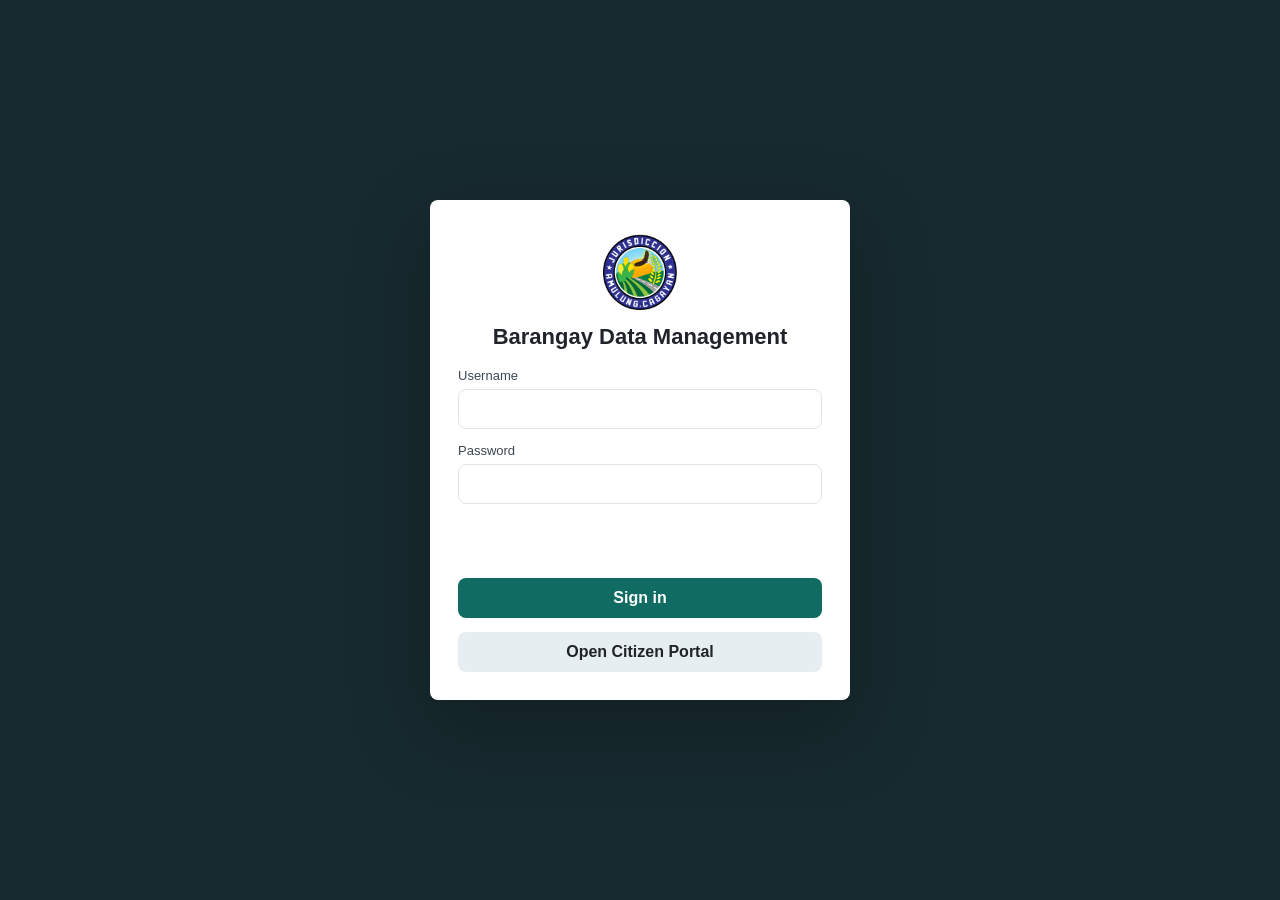
==== commit bb116965: "Add files via upload" ====
--- a/index.html
+++ b/index.html
@@ -12,19 +12,19 @@
   <body class="locked">
     <div class="login-screen" id="loginScreen">
       <form id="entryLoginForm" class="entry-login">
-        <img src="assets/barangay-logo.png" alt="Barangay logo" />
+        <img src="barangay-logo.png" alt="Barangay logo" />
         <h1>Barangay Data Management</h1>
         <label>Username <input name="username" autocomplete="username" required /></label>
         <label>Password <input name="password" type="password" autocomplete="current-password" required /></label>
         <p class="login-message" id="entryLoginMessage"></p>
         <button class="button" type="submit">Sign in</button>
-        <a class="link-button" href="https://malouellaricardo18-source.github.io/ellaricardo/" target="_blank" rel="noopener">Open Citizen Portal</a>
+        <a class="link-button" href="citizen-portal.html" target="_blank" rel="noopener">Open Citizen Portal</a>
       </form>
     </div>
     <aside class="sidebar">
       <div class="brand">
         <div class="seal">
-          <img src="assets/barangay-logo.png" alt="Barangay logo" />
+          <img src="barangay-logo.png" alt="Barangay logo" />
           <span>BD</span>
         </div>
         <div>
@@ -57,7 +57,7 @@
           <h1 id="pageTitle">Dashboard</h1>
         </div>
         <div class="top-actions">
-          <a class="button secondary" href="https://malouellaricardo18-source.github.io/ellaricardo/" target="_blank" rel="noopener">Citizen Portal</a>
+          <a class="button secondary" href="citizen-portal.html" target="_blank" rel="noopener">Citizen Portal</a>
           <button class="icon-button" id="printBtn" title="Print current view">⎙</button>
           <button class="button secondary" id="exportBtn">Export CSV</button>
           <button class="button secondary" id="loginBtn">Login</button>
@@ -188,8 +188,8 @@
           </form>
           <article class="certificate-preview" id="certificatePreview">
             <div class="cert-logo-row">
-              <img class="cert-logo" src="assets/municipal-logo.jpeg" alt="Municipal logo" />
-              <img class="cert-logo" src="assets/barangay-logo.png" alt="Barangay logo" />
+              <img class="cert-logo" src="municipal-logo.jpeg" alt="Municipal logo" />
+              <img class="cert-logo" src="barangay-logo.png" alt="Barangay logo" />
             </div>
             <p>Republic of the Philippines</p>
             <h2>Barangay Jurisdiccion</h2>
--- a/styles.css
+++ b/styles.css
@@ -896,7 +896,7 @@
   left: 50%;
   top: 50%;
   transform: translate(-50%, -42%);
-  background: url("assets/barangay-logo.png") center / contain no-repeat;
+  background: url("barangay-logo.png") center / contain no-repeat;
   opacity: 0.15;
   pointer-events: none;
   z-index: 0;
